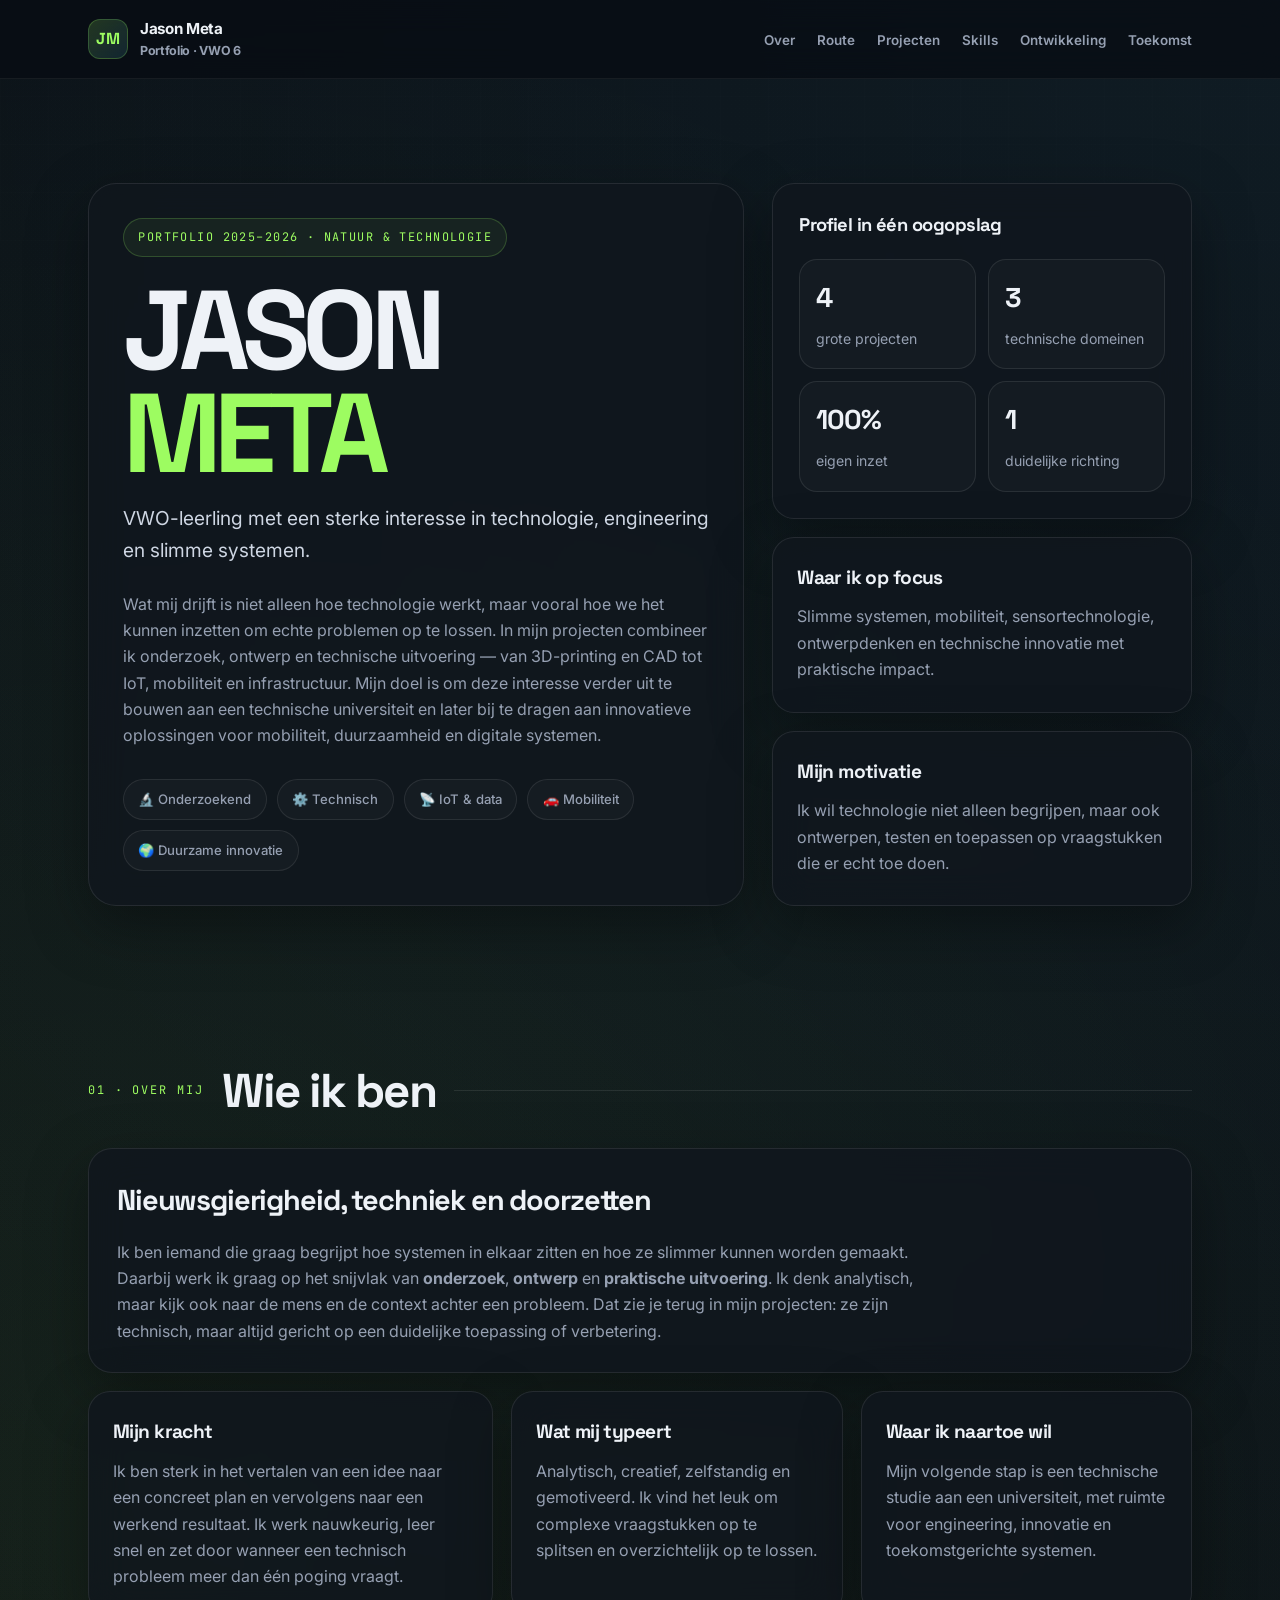
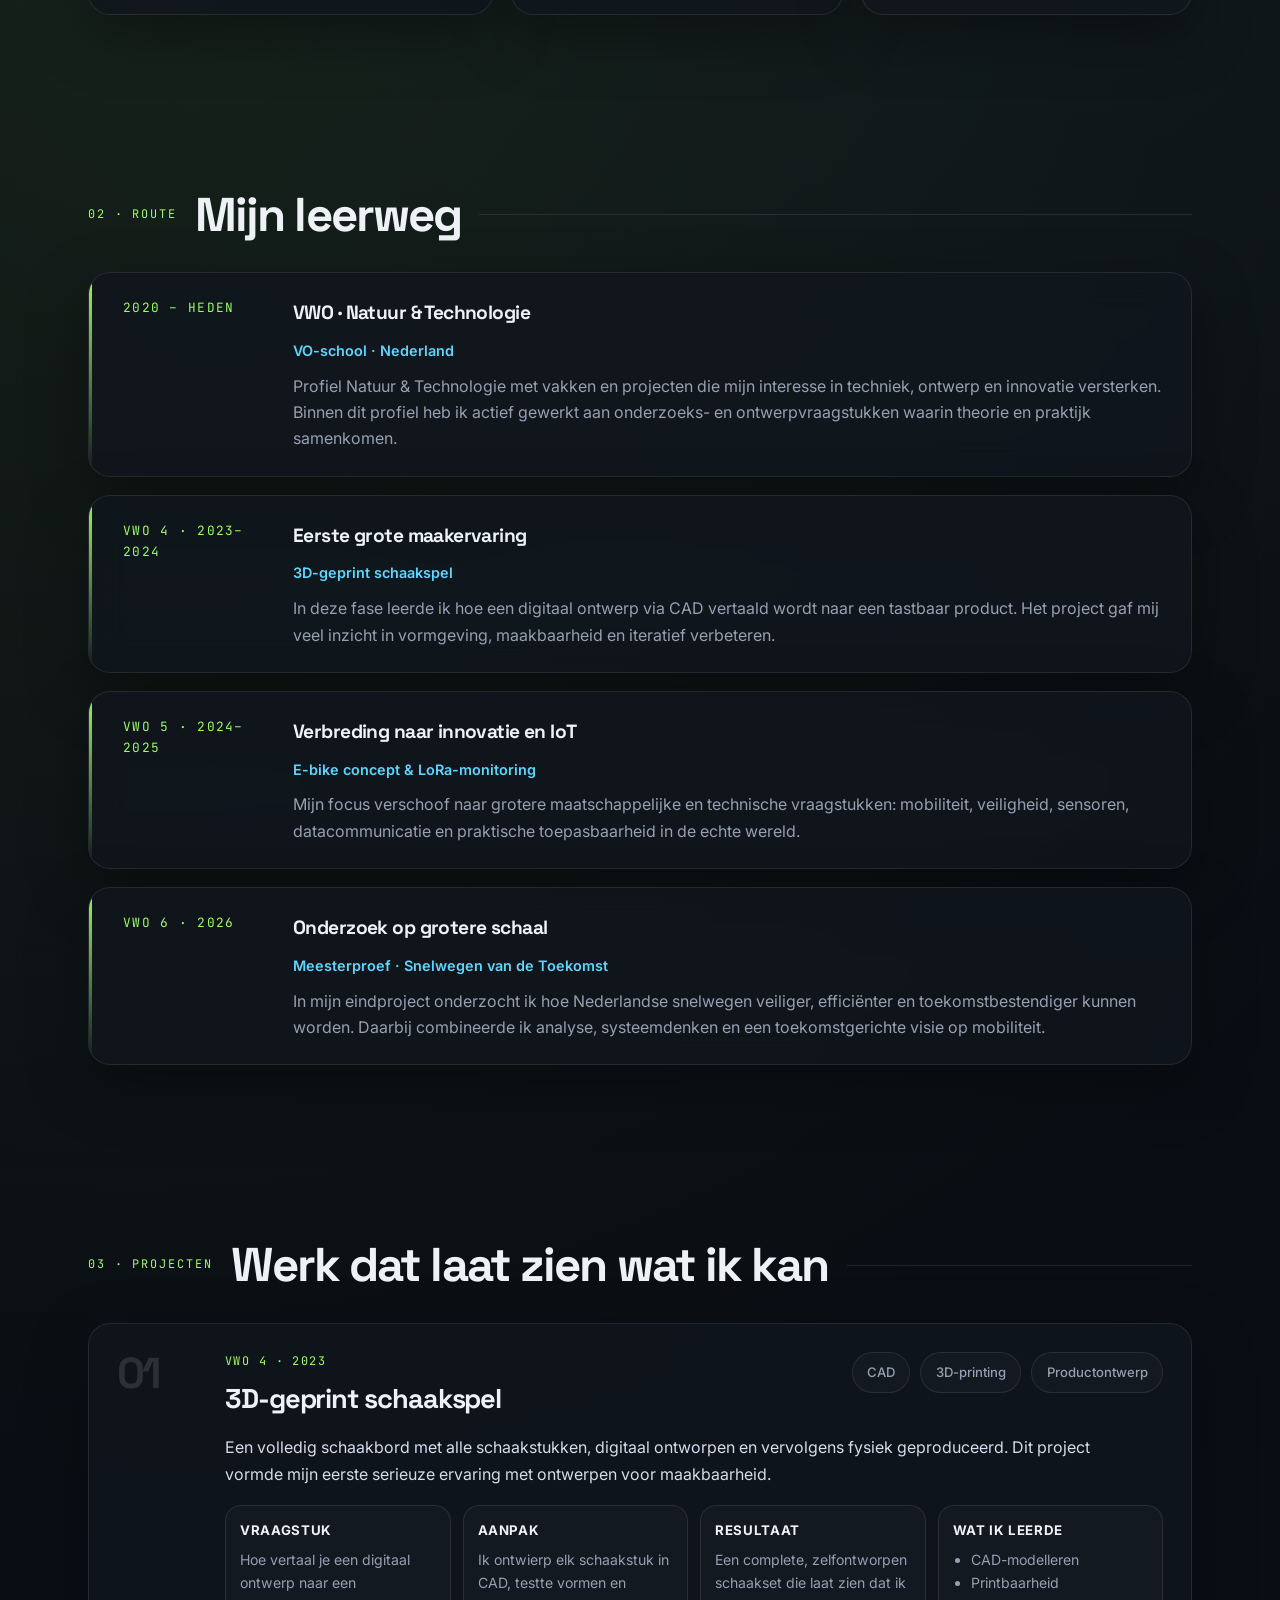
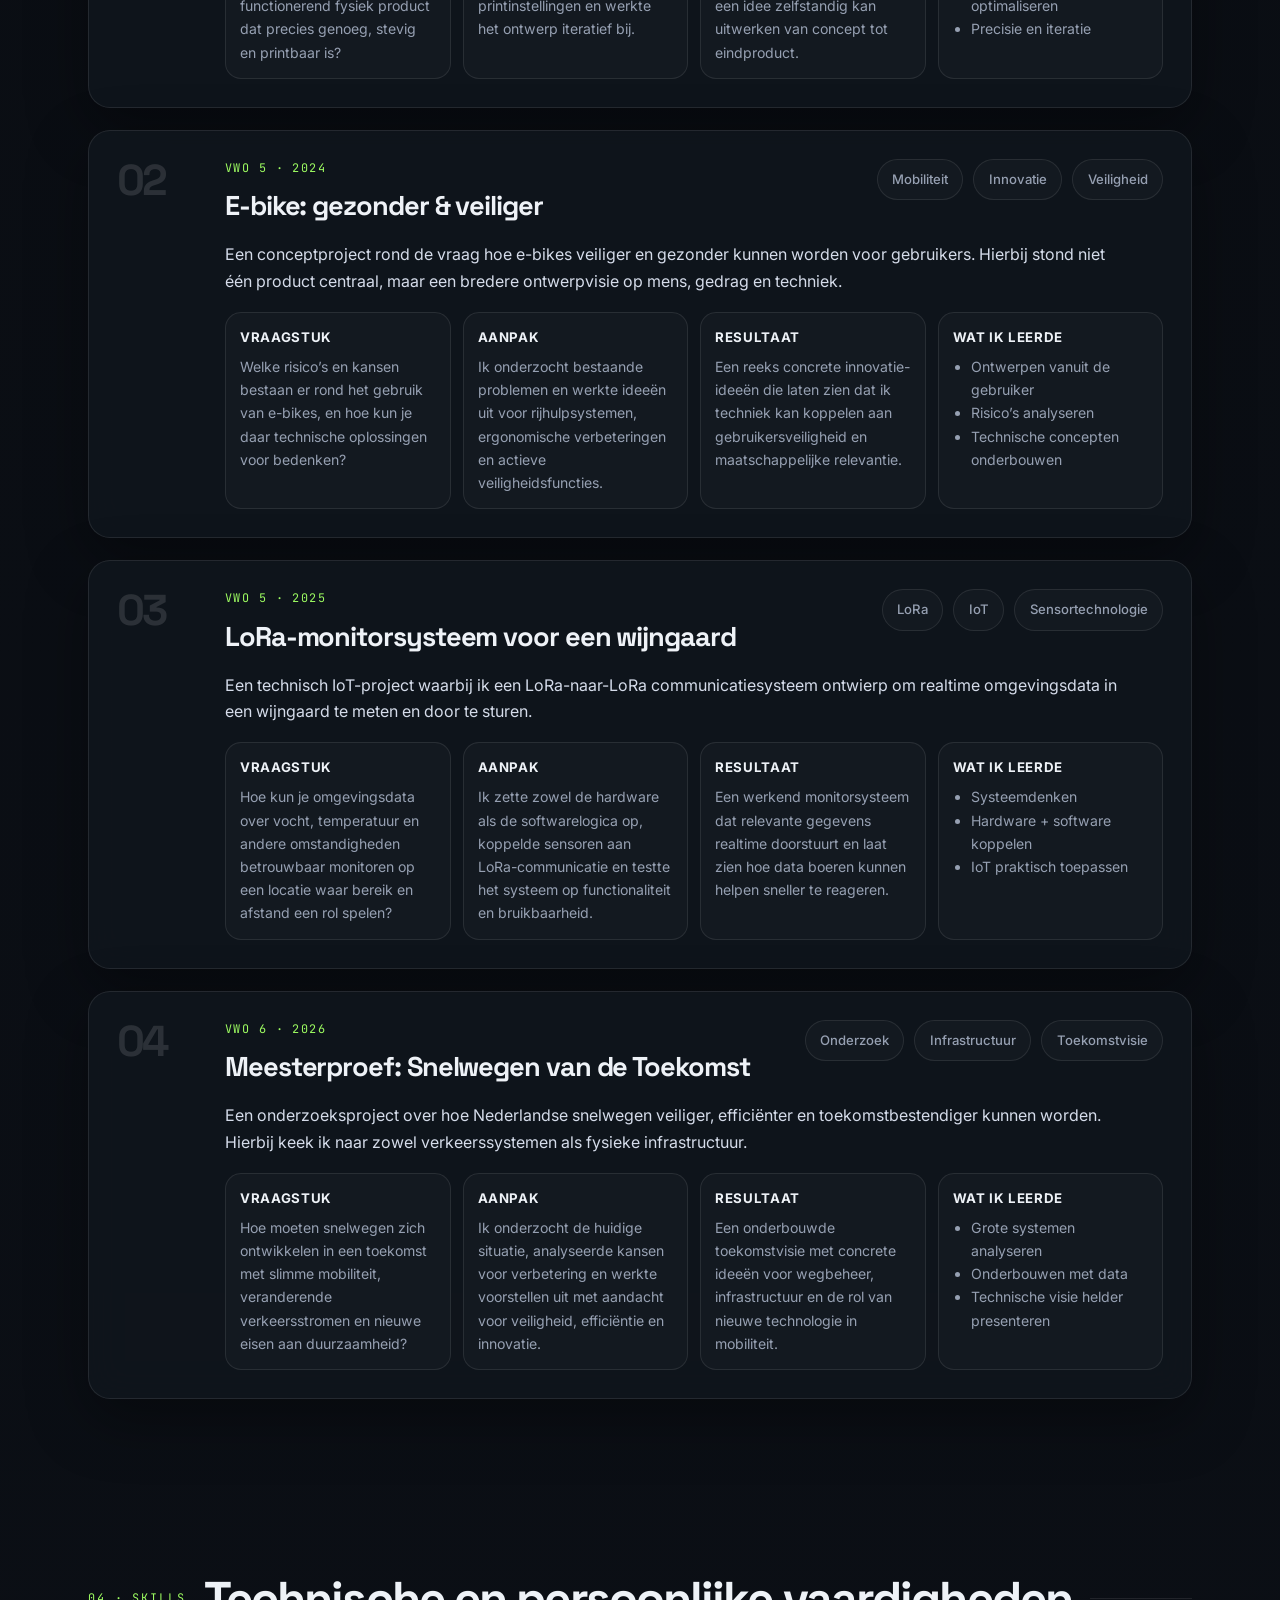
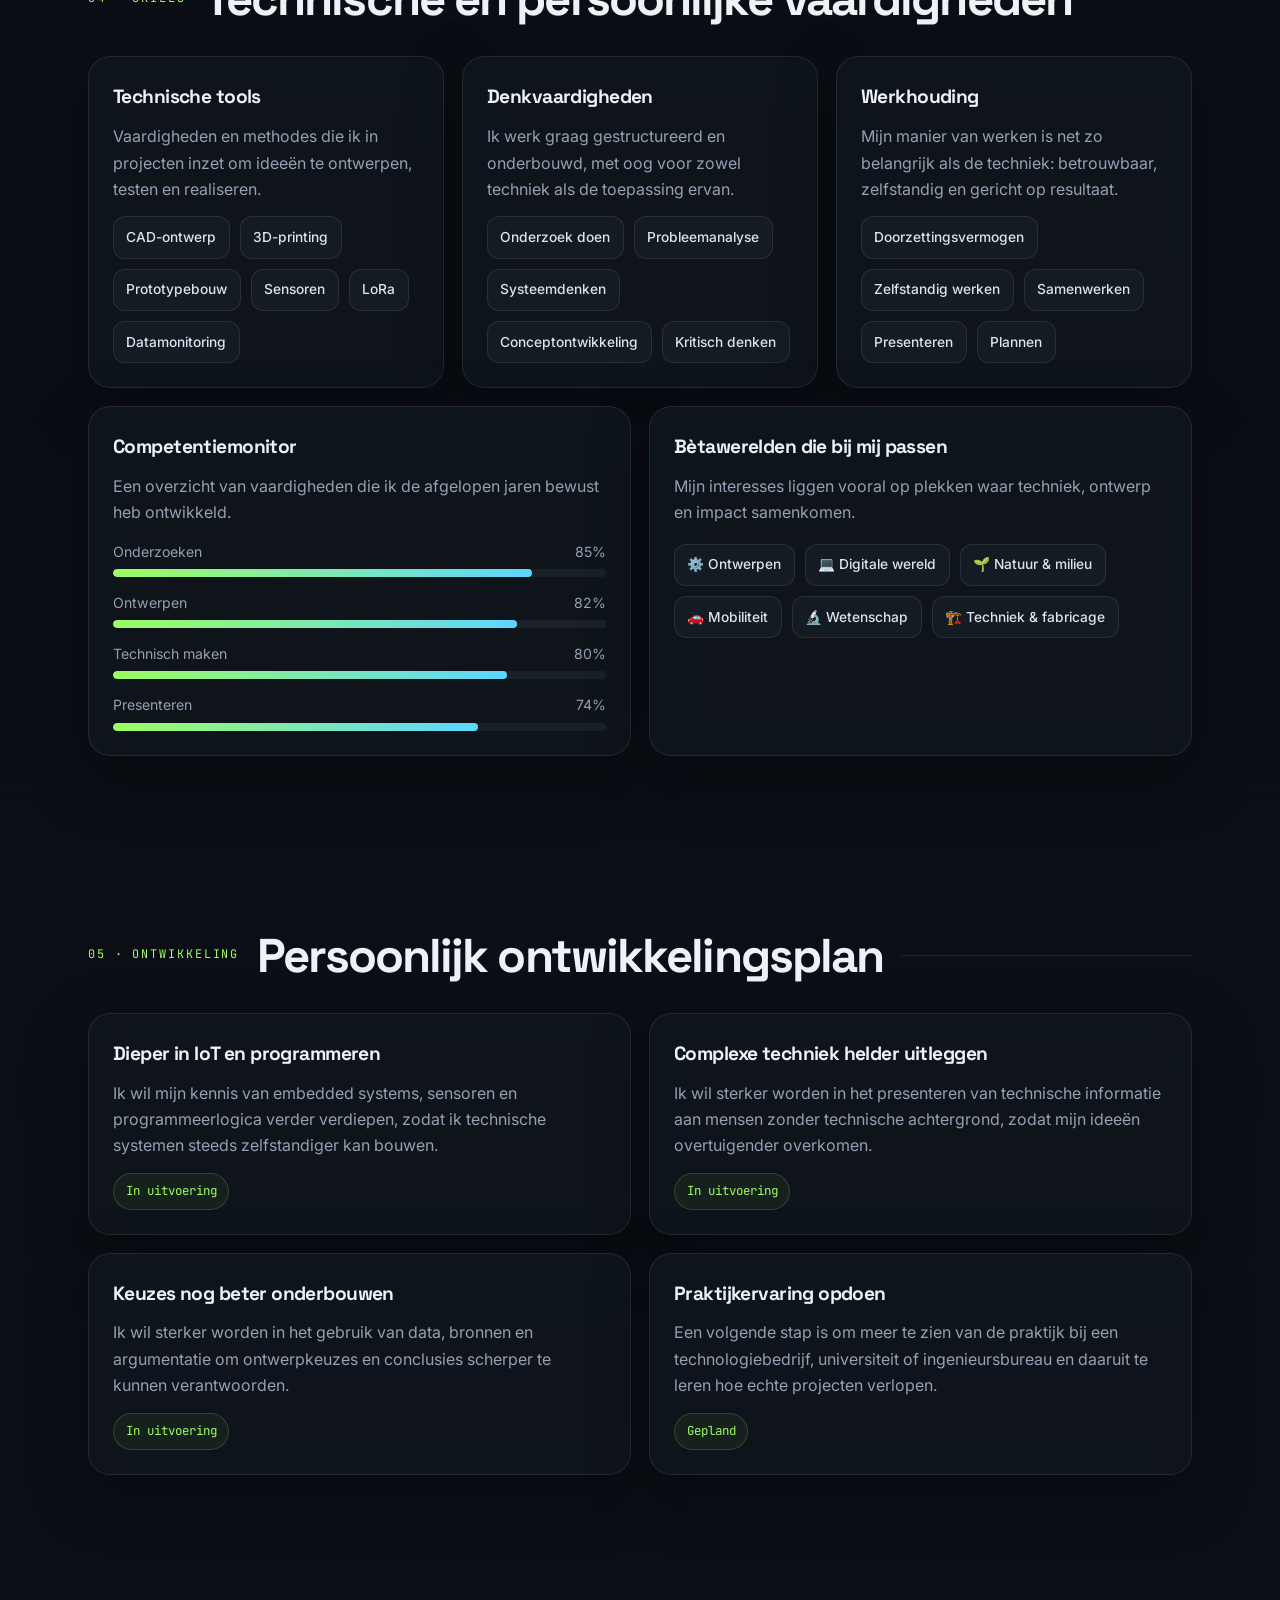
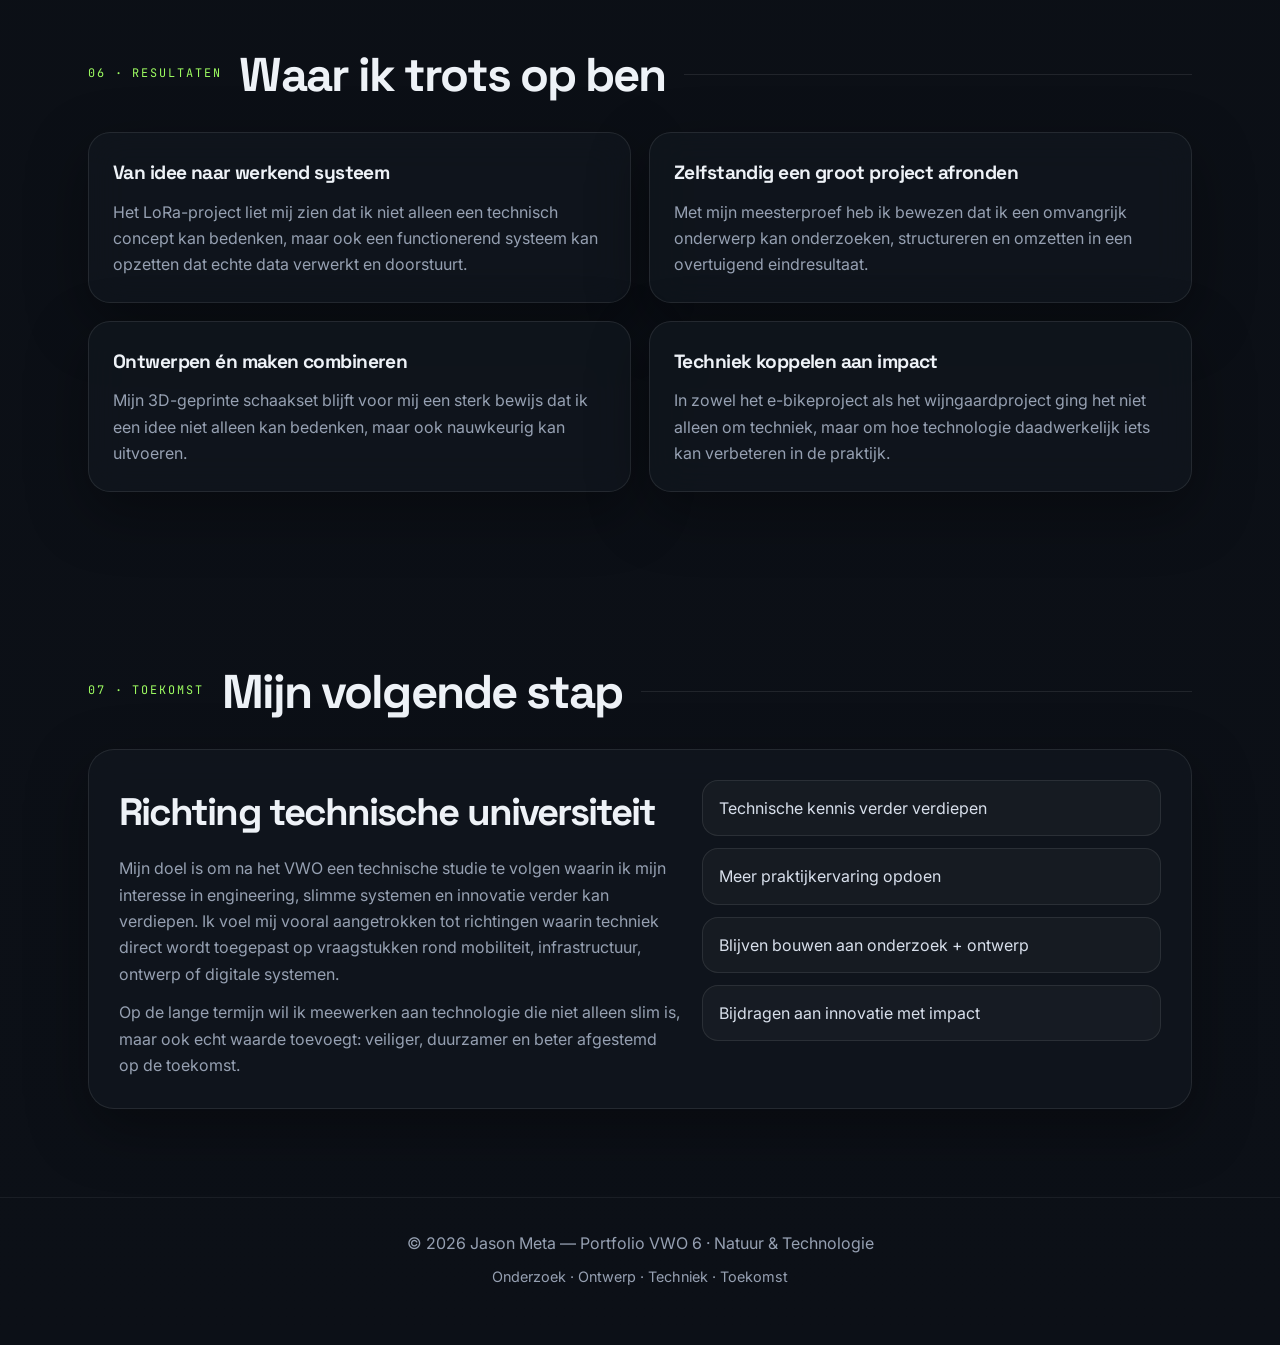
==== index.html @ f3a2cacf "Rename jason_portfolio_redesign.html to index.html" ====
<!DOCTYPE html>
<html lang="nl">
<head>
  <meta charset="UTF-8" />
  <meta name="viewport" content="width=device-width, initial-scale=1.0" />
  <title>Jason Meta — Portfolio</title>
  <link href="https://fonts.googleapis.com/css2?family=Space+Grotesk:wght@400;500;700&family=Inter:wght@300;400;500;600;700&family=JetBrains+Mono:wght@400;600&display=swap" rel="stylesheet">
  <style>
    :root {
      --bg: #0a0d12;
      --surface: rgba(17, 22, 30, 0.82);
      --surface-2: #121823;
      --surface-3: #182131;
      --line: rgba(255,255,255,0.09);
      --text: #eef2f7;
      --muted: #96a0b2;
      --accent: #9dfc61;
      --accent-2: #5dd6ff;
      --accent-3: #ff8b5e;
      --shadow: 0 20px 60px rgba(0,0,0,.35);
      --radius: 18px;
      --max: 1160px;
    }

    * { box-sizing: border-box; margin: 0; padding: 0; }
    html { scroll-behavior: smooth; }
    body {
      font-family: 'Inter', sans-serif;
      background:
        radial-gradient(circle at top right, rgba(93,214,255,.08), transparent 30%),
        radial-gradient(circle at 10% 20%, rgba(157,252,97,.08), transparent 25%),
        linear-gradient(180deg, #090c11 0%, #0c1017 100%);
      color: var(--text);
      line-height: 1.65;
      overflow-x: hidden;
    }

    body::before {
      content: "";
      position: fixed;
      inset: 0;
      pointer-events: none;
      background-image:
        linear-gradient(rgba(255,255,255,.02) 1px, transparent 1px),
        linear-gradient(90deg, rgba(255,255,255,.02) 1px, transparent 1px);
      background-size: 48px 48px;
      mask-image: linear-gradient(180deg, rgba(255,255,255,.45), transparent 80%);
    }

    a { color: inherit; text-decoration: none; }
    img { max-width: 100%; display: block; }

    .container { max-width: var(--max); margin: 0 auto; padding: 0 28px; }

    .pill {
      display: inline-flex;
      align-items: center;
      gap: .55rem;
      padding: .55rem .9rem;
      border: 1px solid var(--line);
      border-radius: 999px;
      background: rgba(255,255,255,.025);
      color: var(--muted);
      font-size: .82rem;
      font-weight: 500;
    }

    .section {
      padding: 88px 0;
      position: relative;
    }

    .section-header {
      display: flex;
      align-items: center;
      gap: 18px;
      margin-bottom: 34px;
    }

    .section-kicker {
      font-family: 'JetBrains Mono', monospace;
      font-size: .74rem;
      letter-spacing: .16em;
      color: var(--accent);
      text-transform: uppercase;
      white-space: nowrap;
    }

    .section-title {
      font-family: 'Space Grotesk', sans-serif;
      font-size: clamp(2rem, 3.7vw, 3.6rem);
      line-height: 1;
      font-weight: 700;
      letter-spacing: -.04em;
    }

    .section-line {
      height: 1px;
      background: var(--line);
      flex: 1;
    }

    .glass {
      background: var(--surface);
      border: 1px solid var(--line);
      box-shadow: var(--shadow);
      backdrop-filter: blur(18px);
      -webkit-backdrop-filter: blur(18px);
    }

    nav {
      position: sticky;
      top: 0;
      z-index: 50;
      border-bottom: 1px solid rgba(255,255,255,.06);
      background: rgba(8,12,18,.72);
      backdrop-filter: blur(16px);
      -webkit-backdrop-filter: blur(16px);
    }

    .nav-inner {
      max-width: var(--max);
      margin: 0 auto;
      padding: 16px 28px;
      display: flex;
      align-items: center;
      justify-content: space-between;
      gap: 20px;
    }

    .brand {
      display: flex;
      align-items: center;
      gap: 12px;
      font-weight: 700;
      letter-spacing: -.02em;
    }

    .brand-mark {
      width: 40px;
      height: 40px;
      border-radius: 12px;
      display: grid;
      place-items: center;
      background: linear-gradient(135deg, rgba(157,252,97,.18), rgba(93,214,255,.12));
      border: 1px solid rgba(157,252,97,.22);
      color: var(--accent);
      font-family: 'Space Grotesk', sans-serif;
    }

    .nav-links {
      display: flex;
      gap: 22px;
      list-style: none;
      flex-wrap: wrap;
      justify-content: flex-end;
    }

    .nav-links a {
      color: var(--muted);
      font-size: .84rem;
      font-weight: 600;
      transition: color .2s ease;
    }

    .nav-links a:hover { color: var(--text); }

    .hero {
      min-height: 100vh;
      display: flex;
      align-items: center;
      padding: 72px 0 40px;
    }

    .hero-wrap {
      display: grid;
      grid-template-columns: 1.25fr .8fr;
      gap: 28px;
      align-items: stretch;
    }

    .hero-main {
      padding: 34px;
      border-radius: 28px;
      position: relative;
      overflow: hidden;
    }

    .hero-main::after {
      content: "";
      position: absolute;
      inset: auto -20% -45% 20%;
      height: 240px;
      background: radial-gradient(circle, rgba(157,252,97,.18), transparent 60%);
      filter: blur(30px);
      pointer-events: none;
    }

    .eyebrow {
      display: inline-flex;
      align-items: center;
      gap: 10px;
      padding: .55rem .9rem;
      border-radius: 999px;
      border: 1px solid rgba(157,252,97,.2);
      background: rgba(157,252,97,.06);
      color: var(--accent);
      font-family: 'JetBrains Mono', monospace;
      text-transform: uppercase;
      letter-spacing: .12em;
      font-size: .74rem;
      margin-bottom: 22px;
    }

    h1 {
      font-family: 'Space Grotesk', sans-serif;
      font-size: clamp(3.2rem, 10vw, 7rem);
      line-height: .92;
      letter-spacing: -.07em;
      margin-bottom: 18px;
    }

    .hero-main h1 span { color: var(--accent); }

    .lead {
      font-size: clamp(1.03rem, 1.8vw, 1.2rem);
      color: #ced6e3;
      max-width: 740px;
      margin-bottom: 24px;
    }

    .hero-copy {
      color: var(--muted);
      max-width: 720px;
      margin-bottom: 30px;
      font-size: 1rem;
    }

    .hero-badges, .tag-list {
      display: flex;
      flex-wrap: wrap;
      gap: 10px;
    }

    .hero-side {
      display: grid;
      gap: 18px;
    }

    .stat-card, .focus-card, .quote-card, .info-card, .card, .project-card, .timeline-card, .goal-card {
      border-radius: 22px;
    }

    .stat-card {
      padding: 26px;
      display: grid;
      gap: 16px;
    }

    .stats-grid {
      display: grid;
      grid-template-columns: repeat(2, 1fr);
      gap: 12px;
    }

    .stat {
      padding: 16px;
      border-radius: 18px;
      background: rgba(255,255,255,.025);
      border: 1px solid var(--line);
    }

    .stat strong {
      display: block;
      font-family: 'Space Grotesk', sans-serif;
      font-size: 1.7rem;
      letter-spacing: -.04em;
      margin-bottom: 4px;
      color: var(--text);
    }

    .stat span { color: var(--muted); font-size: .88rem; }

    .focus-card, .quote-card, .card, .timeline-card, .goal-card {
      padding: 24px;
    }

    .focus-card h3, .quote-card h3, .card h3, .timeline-card h3, .goal-card h3 {
      font-family: 'Space Grotesk', sans-serif;
      font-size: 1.2rem;
      letter-spacing: -.03em;
      margin-bottom: 10px;
    }

    .focus-card p, .quote-card p, .card p, .timeline-card p, .goal-card p { color: var(--muted); }

    .cards-grid {
      display: grid;
      grid-template-columns: 1.1fr .9fr .9fr;
      gap: 18px;
    }

    .about-highlight {
      padding: 28px;
      border-radius: 24px;
    }

    .about-highlight h3 {
      font-family: 'Space Grotesk', sans-serif;
      font-size: 1.8rem;
      letter-spacing: -.04em;
      margin-bottom: 14px;
    }

    .about-highlight p {
      color: var(--muted);
      max-width: 800px;
    }

    .two-col {
      display: grid;
      grid-template-columns: 1fr 1fr;
      gap: 18px;
      margin-top: 18px;
    }

    .timeline {
      display: grid;
      gap: 18px;
    }

    .timeline-card {
      display: grid;
      grid-template-columns: 160px 1fr;
      gap: 20px;
      align-items: start;
      position: relative;
      overflow: hidden;
    }

    .timeline-card::before {
      content: "";
      position: absolute;
      left: 0;
      top: 0;
      bottom: 0;
      width: 3px;
      background: linear-gradient(180deg, var(--accent), transparent);
    }

    .year {
      font-family: 'JetBrains Mono', monospace;
      color: var(--accent);
      font-size: .8rem;
      letter-spacing: .1em;
      text-transform: uppercase;
      padding-left: 10px;
    }

    .timeline-meta {
      color: var(--accent-2);
      font-size: .9rem;
      font-weight: 600;
      margin-bottom: 10px;
    }

    .projects {
      display: grid;
      gap: 22px;
    }

    .project-card {
      padding: 28px;
      display: grid;
      grid-template-columns: 84px 1fr;
      gap: 24px;
      position: relative;
      overflow: hidden;
      transition: transform .22s ease, border-color .22s ease;
    }

    .project-card:hover {
      transform: translateY(-3px);
      border-color: rgba(157,252,97,.18);
    }

    .project-card::after {
      content: "";
      position: absolute;
      inset: auto -10% -45% 40%;
      height: 160px;
      background: radial-gradient(circle, rgba(93,214,255,.12), transparent 60%);
      pointer-events: none;
    }

    .project-num {
      font-family: 'Space Grotesk', sans-serif;
      font-size: 2.7rem;
      font-weight: 700;
      color: rgba(255,255,255,.12);
      letter-spacing: -.06em;
      line-height: 1;
    }

    .project-top {
      display: flex;
      justify-content: space-between;
      gap: 18px;
      align-items: flex-start;
      margin-bottom: 12px;
    }

    .project-year {
      font-family: 'JetBrains Mono', monospace;
      color: var(--accent);
      font-size: .74rem;
      text-transform: uppercase;
      letter-spacing: .12em;
      margin-bottom: 6px;
    }

    .project-title {
      font-family: 'Space Grotesk', sans-serif;
      font-size: 1.7rem;
      letter-spacing: -.04em;
    }

    .project-summary {
      color: #d5dcea;
      margin-bottom: 18px;
      max-width: 900px;
    }

    .project-grid {
      display: grid;
      grid-template-columns: repeat(4, 1fr);
      gap: 12px;
    }

    .project-box {
      border: 1px solid var(--line);
      border-radius: 16px;
      background: rgba(255,255,255,.022);
      padding: 14px;
    }

    .project-box h4 {
      font-size: .83rem;
      font-weight: 700;
      color: var(--text);
      margin-bottom: 6px;
      text-transform: uppercase;
      letter-spacing: .05em;
    }

    .project-box p, .project-box ul {
      color: var(--muted);
      font-size: .88rem;
    }

    .project-box ul {
      padding-left: 18px;
    }

    .skills-grid {
      display: grid;
      grid-template-columns: repeat(3, 1fr);
      gap: 18px;
    }

    .skill-list {
      display: flex;
      flex-wrap: wrap;
      gap: 10px;
      margin-top: 14px;
    }

    .skill-chip {
      padding: .55rem .78rem;
      border-radius: 12px;
      background: rgba(255,255,255,.03);
      border: 1px solid var(--line);
      color: #dbe3ef;
      font-size: .86rem;
      font-weight: 500;
    }

    .competence-grid, .goals-grid, .proud-grid {
      display: grid;
      grid-template-columns: repeat(2, 1fr);
      gap: 18px;
    }

    .meter {
      margin-top: 14px;
      display: grid;
      gap: 6px;
    }

    .meter-top {
      display: flex;
      justify-content: space-between;
      gap: 16px;
      font-size: .88rem;
      color: var(--muted);
    }

    .bar {
      height: 8px;
      border-radius: 999px;
      background: rgba(255,255,255,.05);
      overflow: hidden;
    }

    .bar > span {
      display: block;
      height: 100%;
      border-radius: inherit;
      background: linear-gradient(90deg, var(--accent), var(--accent-2));
    }

    .goal-card .status {
      display: inline-flex;
      margin-top: 14px;
      padding: .45rem .72rem;
      border-radius: 999px;
      font-size: .78rem;
      font-family: 'JetBrains Mono', monospace;
      border: 1px solid rgba(157,252,97,.18);
      background: rgba(157,252,97,.06);
      color: var(--accent);
    }

    .future {
      padding: 30px;
      border-radius: 26px;
      display: grid;
      grid-template-columns: 1.1fr .9fr;
      gap: 22px;
      align-items: start;
    }

    .future h3 {
      font-family: 'Space Grotesk', sans-serif;
      font-size: clamp(1.8rem, 3vw, 2.5rem);
      letter-spacing: -.05em;
      margin-bottom: 12px;
    }

    .future p { color: var(--muted); }

    .checklist {
      display: grid;
      gap: 12px;
      list-style: none;
    }

    .checklist li {
      padding: 14px 16px;
      border-radius: 16px;
      background: rgba(255,255,255,.03);
      border: 1px solid var(--line);
      color: #d8dfeb;
    }

    footer {
      padding: 32px 0 56px;
      color: var(--muted);
      text-align: center;
      border-top: 1px solid rgba(255,255,255,.06);
    }

    .reveal {
      opacity: 0;
      transform: translateY(26px);
      transition: opacity .7s ease, transform .7s ease;
    }

    .reveal.visible {
      opacity: 1;
      transform: translateY(0);
    }

    @media (max-width: 1040px) {
      .hero-wrap, .cards-grid, .future { grid-template-columns: 1fr; }
      .project-grid { grid-template-columns: repeat(2, 1fr); }
      .skills-grid { grid-template-columns: 1fr 1fr; }
    }

    @media (max-width: 760px) {
      .container, .nav-inner { padding-left: 18px; padding-right: 18px; }
      .nav-links { display: none; }
      .section { padding: 66px 0; }
      .hero { min-height: auto; padding-top: 36px; }
      .hero-main, .stat-card, .focus-card, .quote-card, .card, .timeline-card, .goal-card, .project-card, .future, .about-highlight { padding: 20px; }
      .two-col, .competence-grid, .goals-grid, .proud-grid, .skills-grid, .project-grid { grid-template-columns: 1fr; }
      .timeline-card, .project-card { grid-template-columns: 1fr; }
      .project-top { flex-direction: column; }
      .section-header { flex-wrap: wrap; }
    }
  </style>
</head>
<body>
  <nav>
    <div class="nav-inner">
      <div class="brand">
        <div class="brand-mark">JM</div>
        <div>
          <div style="font-size:.95rem;">Jason Meta</div>
          <div style="font-size:.78rem;color:var(--muted);">Portfolio · VWO 6</div>
        </div>
      </div>
      <ul class="nav-links">
        <li><a href="#over">Over</a></li>
        <li><a href="#route">Route</a></li>
        <li><a href="#projecten">Projecten</a></li>
        <li><a href="#skills">Skills</a></li>
        <li><a href="#ontwikkeling">Ontwikkeling</a></li>
        <li><a href="#toekomst">Toekomst</a></li>
      </ul>
    </div>
  </nav>

  <main>
    <section class="hero">
      <div class="container hero-wrap">
        <div class="hero-main glass reveal">
          <div class="eyebrow">Portfolio 2025–2026 · Natuur & Technologie</div>
          <h1>JASON <span>META</span></h1>
          <p class="lead">VWO-leerling met een sterke interesse in technologie, engineering en slimme systemen.</p>
          <p class="hero-copy">Wat mij drijft is niet alleen hoe technologie werkt, maar vooral hoe we het kunnen inzetten om echte problemen op te lossen. In mijn projecten combineer ik onderzoek, ontwerp en technische uitvoering — van 3D-printing en CAD tot IoT, mobiliteit en infrastructuur. Mijn doel is om deze interesse verder uit te bouwen aan een technische universiteit en later bij te dragen aan innovatieve oplossingen voor mobiliteit, duurzaamheid en digitale systemen.</p>
          <div class="hero-badges">
            <span class="pill">🔬 Onderzoekend</span>
            <span class="pill">⚙️ Technisch</span>
            <span class="pill">📡 IoT & data</span>
            <span class="pill">🚗 Mobiliteit</span>
            <span class="pill">🌍 Duurzame innovatie</span>
          </div>
        </div>

        <div class="hero-side">
          <div class="stat-card glass reveal">
            <h3 style="font-family:'Space Grotesk',sans-serif;font-size:1.15rem;letter-spacing:-.03em;">Profiel in één oogopslag</h3>
            <div class="stats-grid">
              <div class="stat"><strong>4</strong><span>grote projecten</span></div>
              <div class="stat"><strong>3</strong><span>technische domeinen</span></div>
              <div class="stat"><strong>100%</strong><span>eigen inzet</span></div>
              <div class="stat"><strong>1</strong><span>duidelijke richting</span></div>
            </div>
          </div>
          <div class="focus-card glass reveal">
            <h3>Waar ik op focus</h3>
            <p>Slimme systemen, mobiliteit, sensortechnologie, ontwerpdenken en technische innovatie met praktische impact.</p>
          </div>
          <div class="quote-card glass reveal">
            <h3>Mijn motivatie</h3>
            <p>Ik wil technologie niet alleen begrijpen, maar ook ontwerpen, testen en toepassen op vraagstukken die er echt toe doen.</p>
          </div>
        </div>
      </div>
    </section>

    <section class="section" id="over">
      <div class="container">
        <div class="section-header reveal">
          <div class="section-kicker">01 · Over mij</div>
          <h2 class="section-title">Wie ik ben</h2>
          <div class="section-line"></div>
        </div>

        <div class="about-highlight glass reveal">
          <h3>Nieuwsgierigheid, techniek en doorzetten</h3>
          <p>Ik ben iemand die graag begrijpt hoe systemen in elkaar zitten en hoe ze slimmer kunnen worden gemaakt. Daarbij werk ik graag op het snijvlak van <strong>onderzoek</strong>, <strong>ontwerp</strong> en <strong>praktische uitvoering</strong>. Ik denk analytisch, maar kijk ook naar de mens en de context achter een probleem. Dat zie je terug in mijn projecten: ze zijn technisch, maar altijd gericht op een duidelijke toepassing of verbetering.</p>
        </div>

        <div class="cards-grid" style="margin-top:18px;">
          <div class="card glass reveal">
            <h3>Mijn kracht</h3>
            <p>Ik ben sterk in het vertalen van een idee naar een concreet plan en vervolgens naar een werkend resultaat. Ik werk nauwkeurig, leer snel en zet door wanneer een technisch probleem meer dan één poging vraagt.</p>
          </div>
          <div class="card glass reveal">
            <h3>Wat mij typeert</h3>
            <p>Analytisch, creatief, zelfstandig en gemotiveerd. Ik vind het leuk om complexe vraagstukken op te splitsen en overzichtelijk op te lossen.</p>
          </div>
          <div class="card glass reveal">
            <h3>Waar ik naartoe wil</h3>
            <p>Mijn volgende stap is een technische studie aan een universiteit, met ruimte voor engineering, innovatie en toekomstgerichte systemen.</p>
          </div>
        </div>
      </div>
    </section>

    <section class="section" id="route">
      <div class="container">
        <div class="section-header reveal">
          <div class="section-kicker">02 · Route</div>
          <h2 class="section-title">Mijn leerweg</h2>
          <div class="section-line"></div>
        </div>

        <div class="timeline">
          <div class="timeline-card glass reveal">
            <div class="year">2020 – heden</div>
            <div>
              <h3>VWO · Natuur &amp; Technologie</h3>
              <div class="timeline-meta">VO-school · Nederland</div>
              <p>Profiel Natuur &amp; Technologie met vakken en projecten die mijn interesse in techniek, ontwerp en innovatie versterken. Binnen dit profiel heb ik actief gewerkt aan onderzoeks- en ontwerpvraagstukken waarin theorie en praktijk samenkomen.</p>
            </div>
          </div>

          <div class="timeline-card glass reveal">
            <div class="year">VWO 4 · 2023–2024</div>
            <div>
              <h3>Eerste grote maakervaring</h3>
              <div class="timeline-meta">3D-geprint schaakspel</div>
              <p>In deze fase leerde ik hoe een digitaal ontwerp via CAD vertaald wordt naar een tastbaar product. Het project gaf mij veel inzicht in vormgeving, maakbaarheid en iteratief verbeteren.</p>
            </div>
          </div>

          <div class="timeline-card glass reveal">
            <div class="year">VWO 5 · 2024–2025</div>
            <div>
              <h3>Verbreding naar innovatie en IoT</h3>
              <div class="timeline-meta">E-bike concept &amp; LoRa-monitoring</div>
              <p>Mijn focus verschoof naar grotere maatschappelijke en technische vraagstukken: mobiliteit, veiligheid, sensoren, datacommunicatie en praktische toepasbaarheid in de echte wereld.</p>
            </div>
          </div>

          <div class="timeline-card glass reveal">
            <div class="year">VWO 6 · 2026</div>
            <div>
              <h3>Onderzoek op grotere schaal</h3>
              <div class="timeline-meta">Meesterproef · Snelwegen van de Toekomst</div>
              <p>In mijn eindproject onderzocht ik hoe Nederlandse snelwegen veiliger, efficiënter en toekomstbestendiger kunnen worden. Daarbij combineerde ik analyse, systeemdenken en een toekomstgerichte visie op mobiliteit.</p>
            </div>
          </div>
        </div>
      </div>
    </section>

    <section class="section" id="projecten">
      <div class="container">
        <div class="section-header reveal">
          <div class="section-kicker">03 · Projecten</div>
          <h2 class="section-title">Werk dat laat zien wat ik kan</h2>
          <div class="section-line"></div>
        </div>

        <div class="projects">
          <article class="project-card glass reveal">
            <div class="project-num">01</div>
            <div>
              <div class="project-top">
                <div>
                  <div class="project-year">VWO 4 · 2023</div>
                  <h3 class="project-title">3D-geprint schaakspel</h3>
                </div>
                <div class="tag-list">
                  <span class="pill">CAD</span>
                  <span class="pill">3D-printing</span>
                  <span class="pill">Productontwerp</span>
                </div>
              </div>
              <p class="project-summary">Een volledig schaakbord met alle schaakstukken, digitaal ontworpen en vervolgens fysiek geproduceerd. Dit project vormde mijn eerste serieuze ervaring met ontwerpen voor maakbaarheid.</p>
              <div class="project-grid">
                <div class="project-box">
                  <h4>Vraagstuk</h4>
                  <p>Hoe vertaal je een digitaal ontwerp naar een functionerend fysiek product dat precies genoeg, stevig en printbaar is?</p>
                </div>
                <div class="project-box">
                  <h4>Aanpak</h4>
                  <p>Ik ontwierp elk schaakstuk in CAD, testte vormen en printinstellingen en werkte het ontwerp iteratief bij.</p>
                </div>
                <div class="project-box">
                  <h4>Resultaat</h4>
                  <p>Een complete, zelfontworpen schaakset die laat zien dat ik een idee zelfstandig kan uitwerken van concept tot eindproduct.</p>
                </div>
                <div class="project-box">
                  <h4>Wat ik leerde</h4>
                  <ul>
                    <li>CAD-modelleren</li>
                    <li>Printbaarheid optimaliseren</li>
                    <li>Precisie en iteratie</li>
                  </ul>
                </div>
              </div>
            </div>
          </article>

          <article class="project-card glass reveal">
            <div class="project-num">02</div>
            <div>
              <div class="project-top">
                <div>
                  <div class="project-year">VWO 5 · 2024</div>
                  <h3 class="project-title">E-bike: gezonder &amp; veiliger</h3>
                </div>
                <div class="tag-list">
                  <span class="pill">Mobiliteit</span>
                  <span class="pill">Innovatie</span>
                  <span class="pill">Veiligheid</span>
                </div>
              </div>
              <p class="project-summary">Een conceptproject rond de vraag hoe e-bikes veiliger en gezonder kunnen worden voor gebruikers. Hierbij stond niet één product centraal, maar een bredere ontwerpvisie op mens, gedrag en techniek.</p>
              <div class="project-grid">
                <div class="project-box">
                  <h4>Vraagstuk</h4>
                  <p>Welke risico’s en kansen bestaan er rond het gebruik van e-bikes, en hoe kun je daar technische oplossingen voor bedenken?</p>
                </div>
                <div class="project-box">
                  <h4>Aanpak</h4>
                  <p>Ik onderzocht bestaande problemen en werkte ideeën uit voor rijhulpsystemen, ergonomische verbeteringen en actieve veiligheidsfuncties.</p>
                </div>
                <div class="project-box">
                  <h4>Resultaat</h4>
                  <p>Een reeks concrete innovatie-ideeën die laten zien dat ik techniek kan koppelen aan gebruikersveiligheid en maatschappelijke relevantie.</p>
                </div>
                <div class="project-box">
                  <h4>Wat ik leerde</h4>
                  <ul>
                    <li>Ontwerpen vanuit de gebruiker</li>
                    <li>Risico’s analyseren</li>
                    <li>Technische concepten onderbouwen</li>
                  </ul>
                </div>
              </div>
            </div>
          </article>

          <article class="project-card glass reveal">
            <div class="project-num">03</div>
            <div>
              <div class="project-top">
                <div>
                  <div class="project-year">VWO 5 · 2025</div>
                  <h3 class="project-title">LoRa-monitorsysteem voor een wijngaard</h3>
                </div>
                <div class="tag-list">
                  <span class="pill">LoRa</span>
                  <span class="pill">IoT</span>
                  <span class="pill">Sensortechnologie</span>
                </div>
              </div>
              <p class="project-summary">Een technisch IoT-project waarbij ik een LoRa-naar-LoRa communicatiesysteem ontwierp om realtime omgevingsdata in een wijngaard te meten en door te sturen.</p>
              <div class="project-grid">
                <div class="project-box">
                  <h4>Vraagstuk</h4>
                  <p>Hoe kun je omgevingsdata over vocht, temperatuur en andere omstandigheden betrouwbaar monitoren op een locatie waar bereik en afstand een rol spelen?</p>
                </div>
                <div class="project-box">
                  <h4>Aanpak</h4>
                  <p>Ik zette zowel de hardware als de softwarelogica op, koppelde sensoren aan LoRa-communicatie en testte het systeem op functionaliteit en bruikbaarheid.</p>
                </div>
                <div class="project-box">
                  <h4>Resultaat</h4>
                  <p>Een werkend monitorsysteem dat relevante gegevens realtime doorstuurt en laat zien hoe data boeren kunnen helpen sneller te reageren.</p>
                </div>
                <div class="project-box">
                  <h4>Wat ik leerde</h4>
                  <ul>
                    <li>Systeemdenken</li>
                    <li>Hardware + software koppelen</li>
                    <li>IoT praktisch toepassen</li>
                  </ul>
                </div>
              </div>
            </div>
          </article>

          <article class="project-card glass reveal">
            <div class="project-num">04</div>
            <div>
              <div class="project-top">
                <div>
                  <div class="project-year">VWO 6 · 2026</div>
                  <h3 class="project-title">Meesterproef: Snelwegen van de Toekomst</h3>
                </div>
                <div class="tag-list">
                  <span class="pill">Onderzoek</span>
                  <span class="pill">Infrastructuur</span>
                  <span class="pill">Toekomstvisie</span>
                </div>
              </div>
              <p class="project-summary">Een onderzoeksproject over hoe Nederlandse snelwegen veiliger, efficiënter en toekomstbestendiger kunnen worden. Hierbij keek ik naar zowel verkeerssystemen als fysieke infrastructuur.</p>
              <div class="project-grid">
                <div class="project-box">
                  <h4>Vraagstuk</h4>
                  <p>Hoe moeten snelwegen zich ontwikkelen in een toekomst met slimme mobiliteit, veranderende verkeersstromen en nieuwe eisen aan duurzaamheid?</p>
                </div>
                <div class="project-box">
                  <h4>Aanpak</h4>
                  <p>Ik onderzocht de huidige situatie, analyseerde kansen voor verbetering en werkte voorstellen uit met aandacht voor veiligheid, efficiëntie en innovatie.</p>
                </div>
                <div class="project-box">
                  <h4>Resultaat</h4>
                  <p>Een onderbouwde toekomstvisie met concrete ideeën voor wegbeheer, infrastructuur en de rol van nieuwe technologie in mobiliteit.</p>
                </div>
                <div class="project-box">
                  <h4>Wat ik leerde</h4>
                  <ul>
                    <li>Grote systemen analyseren</li>
                    <li>Onderbouwen met data</li>
                    <li>Technische visie helder presenteren</li>
                  </ul>
                </div>
              </div>
            </div>
          </article>
        </div>
      </div>
    </section>

    <section class="section" id="skills">
      <div class="container">
        <div class="section-header reveal">
          <div class="section-kicker">04 · Skills</div>
          <h2 class="section-title">Technische en persoonlijke vaardigheden</h2>
          <div class="section-line"></div>
        </div>

        <div class="skills-grid">
          <div class="card glass reveal">
            <h3>Technische tools</h3>
            <p>Vaardigheden en methodes die ik in projecten inzet om ideeën te ontwerpen, testen en realiseren.</p>
            <div class="skill-list">
              <span class="skill-chip">CAD-ontwerp</span>
              <span class="skill-chip">3D-printing</span>
              <span class="skill-chip">Prototypebouw</span>
              <span class="skill-chip">Sensoren</span>
              <span class="skill-chip">LoRa</span>
              <span class="skill-chip">Datamonitoring</span>
            </div>
          </div>
          <div class="card glass reveal">
            <h3>Denkvaardigheden</h3>
            <p>Ik werk graag gestructureerd en onderbouwd, met oog voor zowel techniek als de toepassing ervan.</p>
            <div class="skill-list">
              <span class="skill-chip">Onderzoek doen</span>
              <span class="skill-chip">Probleemanalyse</span>
              <span class="skill-chip">Systeemdenken</span>
              <span class="skill-chip">Conceptontwikkeling</span>
              <span class="skill-chip">Kritisch denken</span>
            </div>
          </div>
          <div class="card glass reveal">
            <h3>Werkhouding</h3>
            <p>Mijn manier van werken is net zo belangrijk als de techniek: betrouwbaar, zelfstandig en gericht op resultaat.</p>
            <div class="skill-list">
              <span class="skill-chip">Doorzettingsvermogen</span>
              <span class="skill-chip">Zelfstandig werken</span>
              <span class="skill-chip">Samenwerken</span>
              <span class="skill-chip">Presenteren</span>
              <span class="skill-chip">Plannen</span>
            </div>
          </div>
        </div>

        <div class="competence-grid" style="margin-top:18px;">
          <div class="card glass reveal">
            <h3>Competentiemonitor</h3>
            <p>Een overzicht van vaardigheden die ik de afgelopen jaren bewust heb ontwikkeld.</p>
            <div class="meter"><div class="meter-top"><span>Onderzoeken</span><span>85%</span></div><div class="bar"><span style="width:85%"></span></div></div>
            <div class="meter"><div class="meter-top"><span>Ontwerpen</span><span>82%</span></div><div class="bar"><span style="width:82%"></span></div></div>
            <div class="meter"><div class="meter-top"><span>Technisch maken</span><span>80%</span></div><div class="bar"><span style="width:80%"></span></div></div>
            <div class="meter"><div class="meter-top"><span>Presenteren</span><span>74%</span></div><div class="bar"><span style="width:74%"></span></div></div>
          </div>
          <div class="card glass reveal">
            <h3>Bètawerelden die bij mij passen</h3>
            <p>Mijn interesses liggen vooral op plekken waar techniek, ontwerp en impact samenkomen.</p>
            <div class="skill-list" style="margin-top:18px;">
              <span class="skill-chip">⚙️ Ontwerpen</span>
              <span class="skill-chip">💻 Digitale wereld</span>
              <span class="skill-chip">🌱 Natuur & milieu</span>
              <span class="skill-chip">🚗 Mobiliteit</span>
              <span class="skill-chip">🔬 Wetenschap</span>
              <span class="skill-chip">🏗️ Techniek & fabricage</span>
            </div>
          </div>
        </div>
      </div>
    </section>

    <section class="section" id="ontwikkeling">
      <div class="container">
        <div class="section-header reveal">
          <div class="section-kicker">05 · Ontwikkeling</div>
          <h2 class="section-title">Persoonlijk ontwikkelingsplan</h2>
          <div class="section-line"></div>
        </div>

        <div class="goals-grid">
          <div class="goal-card glass reveal">
            <h3>Dieper in IoT en programmeren</h3>
            <p>Ik wil mijn kennis van embedded systems, sensoren en programmeerlogica verder verdiepen, zodat ik technische systemen steeds zelfstandiger kan bouwen.</p>
            <span class="status">In uitvoering</span>
          </div>
          <div class="goal-card glass reveal">
            <h3>Complexe techniek helder uitleggen</h3>
            <p>Ik wil sterker worden in het presenteren van technische informatie aan mensen zonder technische achtergrond, zodat mijn ideeën overtuigender overkomen.</p>
            <span class="status">In uitvoering</span>
          </div>
          <div class="goal-card glass reveal">
            <h3>Keuzes nog beter onderbouwen</h3>
            <p>Ik wil sterker worden in het gebruik van data, bronnen en argumentatie om ontwerpkeuzes en conclusies scherper te kunnen verantwoorden.</p>
            <span class="status">In uitvoering</span>
          </div>
          <div class="goal-card glass reveal">
            <h3>Praktijkervaring opdoen</h3>
            <p>Een volgende stap is om meer te zien van de praktijk bij een technologiebedrijf, universiteit of ingenieursbureau en daaruit te leren hoe echte projecten verlopen.</p>
            <span class="status">Gepland</span>
          </div>
        </div>
      </div>
    </section>

    <section class="section" id="trots">
      <div class="container">
        <div class="section-header reveal">
          <div class="section-kicker">06 · Resultaten</div>
          <h2 class="section-title">Waar ik trots op ben</h2>
          <div class="section-line"></div>
        </div>

        <div class="proud-grid">
          <div class="card glass reveal">
            <h3>Van idee naar werkend systeem</h3>
            <p>Het LoRa-project liet mij zien dat ik niet alleen een technisch concept kan bedenken, maar ook een functionerend systeem kan opzetten dat echte data verwerkt en doorstuurt.</p>
          </div>
          <div class="card glass reveal">
            <h3>Zelfstandig een groot project afronden</h3>
            <p>Met mijn meesterproef heb ik bewezen dat ik een omvangrijk onderwerp kan onderzoeken, structureren en omzetten in een overtuigend eindresultaat.</p>
          </div>
          <div class="card glass reveal">
            <h3>Ontwerpen én maken combineren</h3>
            <p>Mijn 3D-geprinte schaakset blijft voor mij een sterk bewijs dat ik een idee niet alleen kan bedenken, maar ook nauwkeurig kan uitvoeren.</p>
          </div>
          <div class="card glass reveal">
            <h3>Techniek koppelen aan impact</h3>
            <p>In zowel het e-bikeproject als het wijngaardproject ging het niet alleen om techniek, maar om hoe technologie daadwerkelijk iets kan verbeteren in de praktijk.</p>
          </div>
        </div>
      </div>
    </section>

    <section class="section" id="toekomst">
      <div class="container">
        <div class="section-header reveal">
          <div class="section-kicker">07 · Toekomst</div>
          <h2 class="section-title">Mijn volgende stap</h2>
          <div class="section-line"></div>
        </div>

        <div class="future glass reveal">
          <div>
            <h3>Richting technische universiteit</h3>
            <p>Mijn doel is om na het VWO een technische studie te volgen waarin ik mijn interesse in engineering, slimme systemen en innovatie verder kan verdiepen. Ik voel mij vooral aangetrokken tot richtingen waarin techniek direct wordt toegepast op vraagstukken rond mobiliteit, infrastructuur, ontwerp of digitale systemen.</p>
            <p style="margin-top:12px;">Op de lange termijn wil ik meewerken aan technologie die niet alleen slim is, maar ook echt waarde toevoegt: veiliger, duurzamer en beter afgestemd op de toekomst.</p>
          </div>
          <ul class="checklist">
            <li>Technische kennis verder verdiepen</li>
            <li>Meer praktijkervaring opdoen</li>
            <li>Blijven bouwen aan onderzoek + ontwerp</li>
            <li>Bijdragen aan innovatie met impact</li>
          </ul>
        </div>
      </div>
    </section>
  </main>

  <footer>
    <div class="container">
      <p>© 2026 Jason Meta — Portfolio VWO 6 · Natuur &amp; Technologie</p>
      <p style="margin-top:8px;font-size:.9rem;">Onderzoek · Ontwerp · Techniek · Toekomst</p>
    </div>
  </footer>

  <script>
    const observer = new IntersectionObserver((entries) => {
      entries.forEach((entry) => {
        if (entry.isIntersecting) entry.target.classList.add('visible');
      });
    }, { threshold: 0.12, rootMargin: '0px 0px -30px 0px' });

    document.querySelectorAll('.reveal').forEach((el, i) => {
      el.style.transitionDelay = `${Math.min(i * 0.03, 0.18)}s`;
      observer.observe(el);
    });
  </script>
</body>
</html>
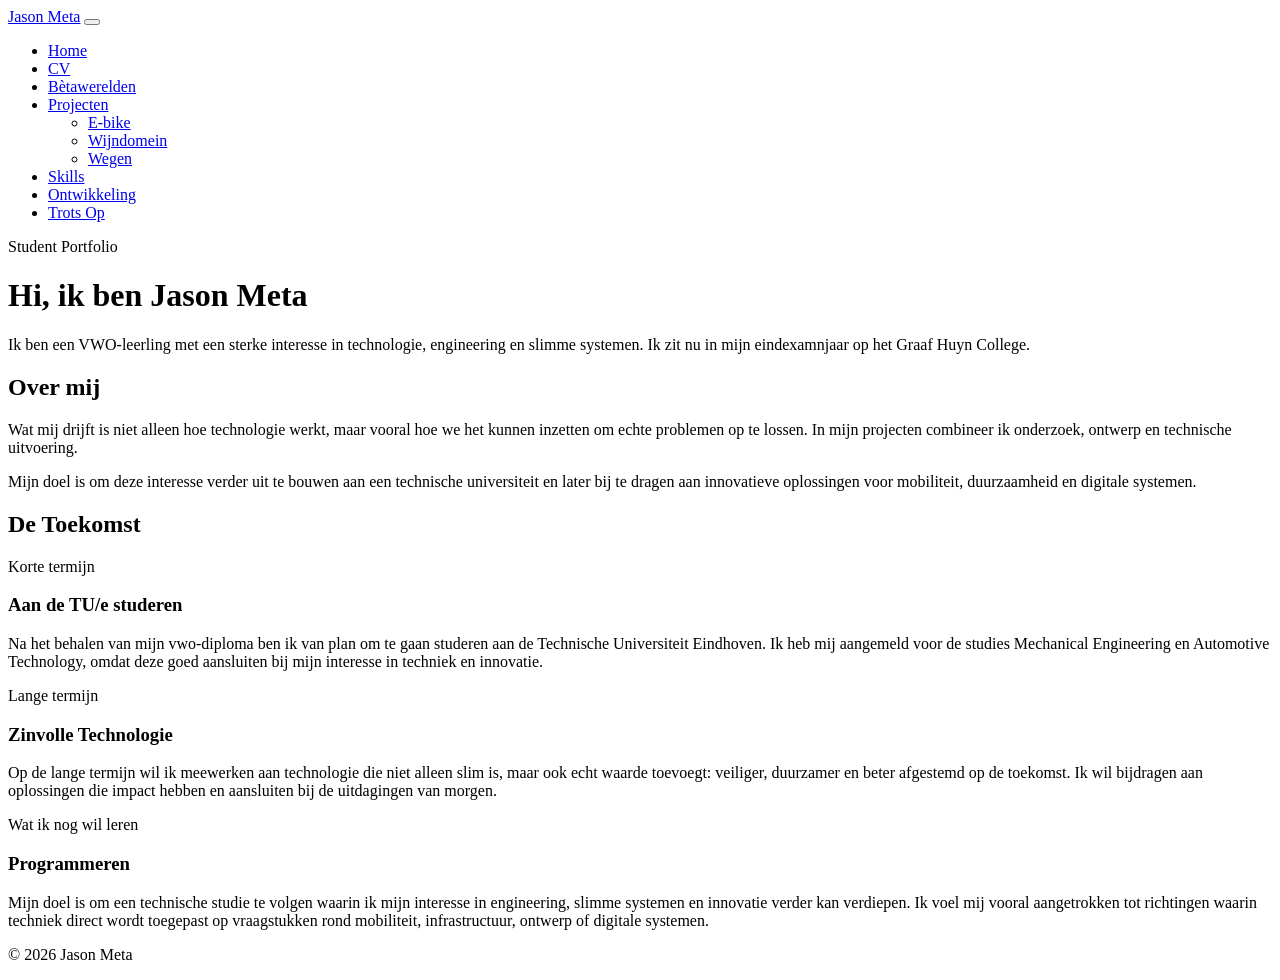
==== commit 57b3bca4: "Add files via upload" ====
--- a/index.html
+++ b/index.html
@@ -1,1090 +1,130 @@
 <!DOCTYPE html>
-<html lang="nl">
+<html lang="en">
 <head>
   <meta charset="UTF-8" />
   <meta name="viewport" content="width=device-width, initial-scale=1.0" />
   <title>Jason Meta — Portfolio</title>
-  <link href="https://fonts.googleapis.com/css2?family=Space+Grotesk:wght@400;500;700&family=Inter:wght@300;400;500;600;700&family=JetBrains+Mono:wght@400;600&display=swap" rel="stylesheet">
-  <style>
-    :root {
-      --bg: #0a0d12;
-      --surface: rgba(17, 22, 30, 0.82);
-      --surface-2: #121823;
-      --surface-3: #182131;
-      --line: rgba(255,255,255,0.09);
-      --text: #eef2f7;
-      --muted: #96a0b2;
-      --accent: #9dfc61;
-      --accent-2: #5dd6ff;
-      --accent-3: #ff8b5e;
-      --shadow: 0 20px 60px rgba(0,0,0,.35);
-      --radius: 18px;
-      --max: 1160px;
-    }
-
-    * { box-sizing: border-box; margin: 0; padding: 0; }
-    html { scroll-behavior: smooth; }
-    body {
-      font-family: 'Inter', sans-serif;
-      background:
-        radial-gradient(circle at top right, rgba(93,214,255,.08), transparent 30%),
-        radial-gradient(circle at 10% 20%, rgba(157,252,97,.08), transparent 25%),
-        linear-gradient(180deg, #090c11 0%, #0c1017 100%);
-      color: var(--text);
-      line-height: 1.65;
-      overflow-x: hidden;
-    }
-
-    body::before {
-      content: "";
-      position: fixed;
-      inset: 0;
-      pointer-events: none;
-      background-image:
-        linear-gradient(rgba(255,255,255,.02) 1px, transparent 1px),
-        linear-gradient(90deg, rgba(255,255,255,.02) 1px, transparent 1px);
-      background-size: 48px 48px;
-      mask-image: linear-gradient(180deg, rgba(255,255,255,.45), transparent 80%);
-    }
-
-    a { color: inherit; text-decoration: none; }
-    img { max-width: 100%; display: block; }
-
-    .container { max-width: var(--max); margin: 0 auto; padding: 0 28px; }
-
-    .pill {
-      display: inline-flex;
-      align-items: center;
-      gap: .55rem;
-      padding: .55rem .9rem;
-      border: 1px solid var(--line);
-      border-radius: 999px;
-      background: rgba(255,255,255,.025);
-      color: var(--muted);
-      font-size: .82rem;
-      font-weight: 500;
-    }
-
-    .section {
-      padding: 88px 0;
-      position: relative;
-    }
-
-    .section-header {
-      display: flex;
-      align-items: center;
-      gap: 18px;
-      margin-bottom: 34px;
-    }
-
-    .section-kicker {
-      font-family: 'JetBrains Mono', monospace;
-      font-size: .74rem;
-      letter-spacing: .16em;
-      color: var(--accent);
-      text-transform: uppercase;
-      white-space: nowrap;
-    }
-
-    .section-title {
-      font-family: 'Space Grotesk', sans-serif;
-      font-size: clamp(2rem, 3.7vw, 3.6rem);
-      line-height: 1;
-      font-weight: 700;
-      letter-spacing: -.04em;
-    }
-
-    .section-line {
-      height: 1px;
-      background: var(--line);
-      flex: 1;
-    }
-
-    .glass {
-      background: var(--surface);
-      border: 1px solid var(--line);
-      box-shadow: var(--shadow);
-      backdrop-filter: blur(18px);
-      -webkit-backdrop-filter: blur(18px);
-    }
-
-    nav {
-      position: sticky;
-      top: 0;
-      z-index: 50;
-      border-bottom: 1px solid rgba(255,255,255,.06);
-      background: rgba(8,12,18,.72);
-      backdrop-filter: blur(16px);
-      -webkit-backdrop-filter: blur(16px);
-    }
-
-    .nav-inner {
-      max-width: var(--max);
-      margin: 0 auto;
-      padding: 16px 28px;
-      display: flex;
-      align-items: center;
-      justify-content: space-between;
-      gap: 20px;
-    }
-
-    .brand {
-      display: flex;
-      align-items: center;
-      gap: 12px;
-      font-weight: 700;
-      letter-spacing: -.02em;
-    }
-
-    .brand-mark {
-      width: 40px;
-      height: 40px;
-      border-radius: 12px;
-      display: grid;
-      place-items: center;
-      background: linear-gradient(135deg, rgba(157,252,97,.18), rgba(93,214,255,.12));
-      border: 1px solid rgba(157,252,97,.22);
-      color: var(--accent);
-      font-family: 'Space Grotesk', sans-serif;
-    }
-
-    .nav-links {
-      display: flex;
-      gap: 22px;
-      list-style: none;
-      flex-wrap: wrap;
-      justify-content: flex-end;
-    }
-
-    .nav-links a {
-      color: var(--muted);
-      font-size: .84rem;
-      font-weight: 600;
-      transition: color .2s ease;
-    }
-
-    .nav-links a:hover { color: var(--text); }
-
-    .hero {
-      min-height: 100vh;
-      display: flex;
-      align-items: center;
-      padding: 72px 0 40px;
-    }
-
-    .hero-wrap {
-      display: grid;
-      grid-template-columns: 1.25fr .8fr;
-      gap: 28px;
-      align-items: stretch;
-    }
-
-    .hero-main {
-      padding: 34px;
-      border-radius: 28px;
-      position: relative;
-      overflow: hidden;
-    }
-
-    .hero-main::after {
-      content: "";
-      position: absolute;
-      inset: auto -20% -45% 20%;
-      height: 240px;
-      background: radial-gradient(circle, rgba(157,252,97,.18), transparent 60%);
-      filter: blur(30px);
-      pointer-events: none;
-    }
-
-    .eyebrow {
-      display: inline-flex;
-      align-items: center;
-      gap: 10px;
-      padding: .55rem .9rem;
-      border-radius: 999px;
-      border: 1px solid rgba(157,252,97,.2);
-      background: rgba(157,252,97,.06);
-      color: var(--accent);
-      font-family: 'JetBrains Mono', monospace;
-      text-transform: uppercase;
-      letter-spacing: .12em;
-      font-size: .74rem;
-      margin-bottom: 22px;
-    }
-
-    h1 {
-      font-family: 'Space Grotesk', sans-serif;
-      font-size: clamp(3.2rem, 10vw, 7rem);
-      line-height: .92;
-      letter-spacing: -.07em;
-      margin-bottom: 18px;
-    }
-
-    .hero-main h1 span { color: var(--accent); }
-
-    .lead {
-      font-size: clamp(1.03rem, 1.8vw, 1.2rem);
-      color: #ced6e3;
-      max-width: 740px;
-      margin-bottom: 24px;
-    }
-
-    .hero-copy {
-      color: var(--muted);
-      max-width: 720px;
-      margin-bottom: 30px;
-      font-size: 1rem;
-    }
-
-    .hero-badges, .tag-list {
-      display: flex;
-      flex-wrap: wrap;
-      gap: 10px;
-    }
-
-    .hero-side {
-      display: grid;
-      gap: 18px;
-    }
-
-    .stat-card, .focus-card, .quote-card, .info-card, .card, .project-card, .timeline-card, .goal-card {
-      border-radius: 22px;
-    }
-
-    .stat-card {
-      padding: 26px;
-      display: grid;
-      gap: 16px;
-    }
-
-    .stats-grid {
-      display: grid;
-      grid-template-columns: repeat(2, 1fr);
-      gap: 12px;
-    }
-
-    .stat {
-      padding: 16px;
-      border-radius: 18px;
-      background: rgba(255,255,255,.025);
-      border: 1px solid var(--line);
-    }
-
-    .stat strong {
-      display: block;
-      font-family: 'Space Grotesk', sans-serif;
-      font-size: 1.7rem;
-      letter-spacing: -.04em;
-      margin-bottom: 4px;
-      color: var(--text);
-    }
-
-    .stat span { color: var(--muted); font-size: .88rem; }
-
-    .focus-card, .quote-card, .card, .timeline-card, .goal-card {
-      padding: 24px;
-    }
-
-    .focus-card h3, .quote-card h3, .card h3, .timeline-card h3, .goal-card h3 {
-      font-family: 'Space Grotesk', sans-serif;
-      font-size: 1.2rem;
-      letter-spacing: -.03em;
-      margin-bottom: 10px;
-    }
-
-    .focus-card p, .quote-card p, .card p, .timeline-card p, .goal-card p { color: var(--muted); }
-
-    .cards-grid {
-      display: grid;
-      grid-template-columns: 1.1fr .9fr .9fr;
-      gap: 18px;
-    }
-
-    .about-highlight {
-      padding: 28px;
-      border-radius: 24px;
-    }
-
-    .about-highlight h3 {
-      font-family: 'Space Grotesk', sans-serif;
-      font-size: 1.8rem;
-      letter-spacing: -.04em;
-      margin-bottom: 14px;
-    }
-
-    .about-highlight p {
-      color: var(--muted);
-      max-width: 800px;
-    }
-
-    .two-col {
-      display: grid;
-      grid-template-columns: 1fr 1fr;
-      gap: 18px;
-      margin-top: 18px;
-    }
-
-    .timeline {
-      display: grid;
-      gap: 18px;
-    }
-
-    .timeline-card {
-      display: grid;
-      grid-template-columns: 160px 1fr;
-      gap: 20px;
-      align-items: start;
-      position: relative;
-      overflow: hidden;
-    }
-
-    .timeline-card::before {
-      content: "";
-      position: absolute;
-      left: 0;
-      top: 0;
-      bottom: 0;
-      width: 3px;
-      background: linear-gradient(180deg, var(--accent), transparent);
-    }
-
-    .year {
-      font-family: 'JetBrains Mono', monospace;
-      color: var(--accent);
-      font-size: .8rem;
-      letter-spacing: .1em;
-      text-transform: uppercase;
-      padding-left: 10px;
-    }
-
-    .timeline-meta {
-      color: var(--accent-2);
-      font-size: .9rem;
-      font-weight: 600;
-      margin-bottom: 10px;
-    }
-
-    .projects {
-      display: grid;
-      gap: 22px;
-    }
-
-    .project-card {
-      padding: 28px;
-      display: grid;
-      grid-template-columns: 84px 1fr;
-      gap: 24px;
-      position: relative;
-      overflow: hidden;
-      transition: transform .22s ease, border-color .22s ease;
-    }
-
-    .project-card:hover {
-      transform: translateY(-3px);
-      border-color: rgba(157,252,97,.18);
-    }
-
-    .project-card::after {
-      content: "";
-      position: absolute;
-      inset: auto -10% -45% 40%;
-      height: 160px;
-      background: radial-gradient(circle, rgba(93,214,255,.12), transparent 60%);
-      pointer-events: none;
-    }
-
-    .project-num {
-      font-family: 'Space Grotesk', sans-serif;
-      font-size: 2.7rem;
-      font-weight: 700;
-      color: rgba(255,255,255,.12);
-      letter-spacing: -.06em;
-      line-height: 1;
-    }
-
-    .project-top {
-      display: flex;
-      justify-content: space-between;
-      gap: 18px;
-      align-items: flex-start;
-      margin-bottom: 12px;
-    }
-
-    .project-year {
-      font-family: 'JetBrains Mono', monospace;
-      color: var(--accent);
-      font-size: .74rem;
-      text-transform: uppercase;
-      letter-spacing: .12em;
-      margin-bottom: 6px;
-    }
-
-    .project-title {
-      font-family: 'Space Grotesk', sans-serif;
-      font-size: 1.7rem;
-      letter-spacing: -.04em;
-    }
-
-    .project-summary {
-      color: #d5dcea;
-      margin-bottom: 18px;
-      max-width: 900px;
-    }
-
-    .project-grid {
-      display: grid;
-      grid-template-columns: repeat(4, 1fr);
-      gap: 12px;
-    }
-
-    .project-box {
-      border: 1px solid var(--line);
-      border-radius: 16px;
-      background: rgba(255,255,255,.022);
-      padding: 14px;
-    }
-
-    .project-box h4 {
-      font-size: .83rem;
-      font-weight: 700;
-      color: var(--text);
-      margin-bottom: 6px;
-      text-transform: uppercase;
-      letter-spacing: .05em;
-    }
-
-    .project-box p, .project-box ul {
-      color: var(--muted);
-      font-size: .88rem;
-    }
-
-    .project-box ul {
-      padding-left: 18px;
-    }
-
-    .skills-grid {
-      display: grid;
-      grid-template-columns: repeat(3, 1fr);
-      gap: 18px;
-    }
-
-    .skill-list {
-      display: flex;
-      flex-wrap: wrap;
-      gap: 10px;
-      margin-top: 14px;
-    }
-
-    .skill-chip {
-      padding: .55rem .78rem;
-      border-radius: 12px;
-      background: rgba(255,255,255,.03);
-      border: 1px solid var(--line);
-      color: #dbe3ef;
-      font-size: .86rem;
-      font-weight: 500;
-    }
-
-    .competence-grid, .goals-grid, .proud-grid {
-      display: grid;
-      grid-template-columns: repeat(2, 1fr);
-      gap: 18px;
-    }
-
-    .meter {
-      margin-top: 14px;
-      display: grid;
-      gap: 6px;
-    }
-
-    .meter-top {
-      display: flex;
-      justify-content: space-between;
-      gap: 16px;
-      font-size: .88rem;
-      color: var(--muted);
-    }
-
-    .bar {
-      height: 8px;
-      border-radius: 999px;
-      background: rgba(255,255,255,.05);
-      overflow: hidden;
-    }
-
-    .bar > span {
-      display: block;
-      height: 100%;
-      border-radius: inherit;
-      background: linear-gradient(90deg, var(--accent), var(--accent-2));
-    }
-
-    .goal-card .status {
-      display: inline-flex;
-      margin-top: 14px;
-      padding: .45rem .72rem;
-      border-radius: 999px;
-      font-size: .78rem;
-      font-family: 'JetBrains Mono', monospace;
-      border: 1px solid rgba(157,252,97,.18);
-      background: rgba(157,252,97,.06);
-      color: var(--accent);
-    }
-
-    .future {
-      padding: 30px;
-      border-radius: 26px;
-      display: grid;
-      grid-template-columns: 1.1fr .9fr;
-      gap: 22px;
-      align-items: start;
-    }
-
-    .future h3 {
-      font-family: 'Space Grotesk', sans-serif;
-      font-size: clamp(1.8rem, 3vw, 2.5rem);
-      letter-spacing: -.05em;
-      margin-bottom: 12px;
-    }
-
-    .future p { color: var(--muted); }
-
-    .checklist {
-      display: grid;
-      gap: 12px;
-      list-style: none;
-    }
-
-    .checklist li {
-      padding: 14px 16px;
-      border-radius: 16px;
-      background: rgba(255,255,255,.03);
-      border: 1px solid var(--line);
-      color: #d8dfeb;
-    }
-
-    footer {
-      padding: 32px 0 56px;
-      color: var(--muted);
-      text-align: center;
-      border-top: 1px solid rgba(255,255,255,.06);
-    }
-
-    .reveal {
-      opacity: 0;
-      transform: translateY(26px);
-      transition: opacity .7s ease, transform .7s ease;
-    }
-
-    .reveal.visible {
-      opacity: 1;
-      transform: translateY(0);
-    }
-
-    @media (max-width: 1040px) {
-      .hero-wrap, .cards-grid, .future { grid-template-columns: 1fr; }
-      .project-grid { grid-template-columns: repeat(2, 1fr); }
-      .skills-grid { grid-template-columns: 1fr 1fr; }
-    }
-
-    @media (max-width: 760px) {
-      .container, .nav-inner { padding-left: 18px; padding-right: 18px; }
-      .nav-links { display: none; }
-      .section { padding: 66px 0; }
-      .hero { min-height: auto; padding-top: 36px; }
-      .hero-main, .stat-card, .focus-card, .quote-card, .card, .timeline-card, .goal-card, .project-card, .future, .about-highlight { padding: 20px; }
-      .two-col, .competence-grid, .goals-grid, .proud-grid, .skills-grid, .project-grid { grid-template-columns: 1fr; }
-      .timeline-card, .project-card { grid-template-columns: 1fr; }
-      .project-top { flex-direction: column; }
-      .section-header { flex-wrap: wrap; }
-    }
-  </style>
+  <link rel="stylesheet" href="css/styles.css" />
 </head>
 <body>
+
+  <!-- ── NAVIGATION ── -->
   <nav>
-    <div class="nav-inner">
-      <div class="brand">
-        <div class="brand-mark">JM</div>
-        <div>
-          <div style="font-size:.95rem;">Jason Meta</div>
-          <div style="font-size:.78rem;color:var(--muted);">Portfolio · VWO 6</div>
-        </div>
-      </div>
-      <ul class="nav-links">
-        <li><a href="#over">Over</a></li>
-        <li><a href="#route">Route</a></li>
-        <li><a href="#projecten">Projecten</a></li>
-        <li><a href="#skills">Skills</a></li>
-        <li><a href="#ontwikkeling">Ontwikkeling</a></li>
-        <li><a href="#toekomst">Toekomst</a></li>
-      </ul>
-    </div>
+    <a href="index.html" class="nav-logo">Jason Meta</a>
+    <button class="hamburger" id="hamburger" aria-label="Toggle menu">
+      <span></span><span></span><span></span>
+    </button>
+    <ul class="nav-links" id="nav-links">
+      <li><a href="index.html">Home</a></li>
+      <li><a href="highschool.html">CV</a></li>
+      <li><a href="betawerelden.html">Bètawerelden</a></li>
+      <li class="nav-item">
+        <a href="projects.html" class="active">Projecten</a>
+        <ul class="dropdown">
+          <li><a href="project1.html">E-bike</a></li>
+          <li><a href="project2.html">Wijndomein</a></li>
+          <li><a href="project3.html">Wegen</a></li>
+        </ul>
+      </li>
+      <li><a href="skills.html">Skills</a></li>
+      <li><a href="personal-development.html">Ontwikkeling</a></li>
+      <li><a href="proud-of.html">Trots Op</a></li>
   </nav>
 
   <main>
-    <section class="hero">
-      <div class="container hero-wrap">
-        <div class="hero-main glass reveal">
-          <div class="eyebrow">Portfolio 2025–2026 · Natuur & Technologie</div>
-          <h1>JASON <span>META</span></h1>
-          <p class="lead">VWO-leerling met een sterke interesse in technologie, engineering en slimme systemen.</p>
-          <p class="hero-copy">Wat mij drijft is niet alleen hoe technologie werkt, maar vooral hoe we het kunnen inzetten om echte problemen op te lossen. In mijn projecten combineer ik onderzoek, ontwerp en technische uitvoering — van 3D-printing en CAD tot IoT, mobiliteit en infrastructuur. Mijn doel is om deze interesse verder uit te bouwen aan een technische universiteit en later bij te dragen aan innovatieve oplossingen voor mobiliteit, duurzaamheid en digitale systemen.</p>
-          <div class="hero-badges">
-            <span class="pill">🔬 Onderzoekend</span>
-            <span class="pill">⚙️ Technisch</span>
-            <span class="pill">📡 IoT & data</span>
-            <span class="pill">🚗 Mobiliteit</span>
-            <span class="pill">🌍 Duurzame innovatie</span>
-          </div>
-        </div>
 
-        <div class="hero-side">
-          <div class="stat-card glass reveal">
-            <h3 style="font-family:'Space Grotesk',sans-serif;font-size:1.15rem;letter-spacing:-.03em;">Profiel in één oogopslag</h3>
-            <div class="stats-grid">
-              <div class="stat"><strong>4</strong><span>grote projecten</span></div>
-              <div class="stat"><strong>3</strong><span>technische domeinen</span></div>
-              <div class="stat"><strong>100%</strong><span>eigen inzet</span></div>
-              <div class="stat"><strong>1</strong><span>duidelijke richting</span></div>
-            </div>
-          </div>
-          <div class="focus-card glass reveal">
-            <h3>Waar ik op focus</h3>
-            <p>Slimme systemen, mobiliteit, sensortechnologie, ontwerpdenken en technische innovatie met praktische impact.</p>
-          </div>
-          <div class="quote-card glass reveal">
-            <h3>Mijn motivatie</h3>
-            <p>Ik wil technologie niet alleen begrijpen, maar ook ontwerpen, testen en toepassen op vraagstukken die er echt toe doen.</p>
-          </div>
-        </div>
+    <!-- ── HERO ── -->
+    <div class="hero">
+      <p class="hero-tag">Student Portfolio</p>
+      <!-- Replace [Your Name] with your actual name -->
+      <h1>Hi, ik ben <span>Jason Meta</span></h1>
+      <!--
+        Replace the paragraph below with a short personal bio.
+        2–4 sentences: who you are, what you study, what drives you.
+        Example: "I'm a final-year [subject] student at [school/university],
+        passionate about [interests]. I believe in [value/vision]."
+      -->
+      <p class="hero-bio">
+        Ik ben een VWO-leerling met een sterke interesse in technologie, engineering en slimme systemen.
+        Ik zit nu in mijn eindexamnjaar op het Graaf Huyn College.
+      </p>
+    </div>
+
+    <!-- ── ABOUT ME ── -->
+    <section>
+      <h2>Over mij</h2>
+
+      <div class="card">
+        <!--
+          Add 1–2 paragraphs here giving a fuller picture of who you are as a student.
+          Think about: your background, your mindset, how you approach learning,
+          what motivates you, and what makes you unique.
+        -->
+        <p>
+          Wat mij drijft is niet alleen hoe technologie werkt, maar vooral hoe we het kunnen 
+          inzetten om echte problemen op te lossen. In mijn projecten combineer ik onderzoek, 
+          ontwerp en technische uitvoering.
+        </p>
+      </div>
+
+      <div class="card">
+        <p>
+          Mijn doel is om deze interesse verder uit te bouwen aan een 
+          technische universiteit en later bij te dragen aan innovatieve oplossingen voor 
+          mobiliteit, duurzaamheid en digitale systemen.
+        </p>
       </div>
     </section>
 
-    <section class="section" id="over">
-      <div class="container">
-        <div class="section-header reveal">
-          <div class="section-kicker">01 · Over mij</div>
-          <h2 class="section-title">Wie ik ben</h2>
-          <div class="section-line"></div>
-        </div>
+    <!-- ── FUTURE PLANS ── -->
+    <section>
+      <h2>De Toekomst</h2>
 
-        <div class="about-highlight glass reveal">
-          <h3>Nieuwsgierigheid, techniek en doorzetten</h3>
-          <p>Ik ben iemand die graag begrijpt hoe systemen in elkaar zitten en hoe ze slimmer kunnen worden gemaakt. Daarbij werk ik graag op het snijvlak van <strong>onderzoek</strong>, <strong>ontwerp</strong> en <strong>praktische uitvoering</strong>. Ik denk analytisch, maar kijk ook naar de mens en de context achter een probleem. Dat zie je terug in mijn projecten: ze zijn technisch, maar altijd gericht op een duidelijke toepassing of verbetering.</p>
-        </div>
+      <div class="card">
+        <div class="card-meta">Korte termijn</div>
+        <h3>Aan de TU/e studeren</h3>
+        <p>
+          Na het behalen van mijn vwo-diploma ben ik van plan om te gaan studeren aan de 
+          Technische Universiteit Eindhoven. Ik heb mij aangemeld voor de studies 
+          Mechanical Engineering en Automotive Technology, omdat deze goed aansluiten 
+          bij mijn interesse in techniek en innovatie.
+        </p>
+      </div>
 
-        <div class="cards-grid" style="margin-top:18px;">
-          <div class="card glass reveal">
-            <h3>Mijn kracht</h3>
-            <p>Ik ben sterk in het vertalen van een idee naar een concreet plan en vervolgens naar een werkend resultaat. Ik werk nauwkeurig, leer snel en zet door wanneer een technisch probleem meer dan één poging vraagt.</p>
-          </div>
-          <div class="card glass reveal">
-            <h3>Wat mij typeert</h3>
-            <p>Analytisch, creatief, zelfstandig en gemotiveerd. Ik vind het leuk om complexe vraagstukken op te splitsen en overzichtelijk op te lossen.</p>
-          </div>
-          <div class="card glass reveal">
-            <h3>Waar ik naartoe wil</h3>
-            <p>Mijn volgende stap is een technische studie aan een universiteit, met ruimte voor engineering, innovatie en toekomstgerichte systemen.</p>
-          </div>
-        </div>
+      <div class="card">
+        <div class="card-meta">Lange termijn</div>
+        <h3>Zinvolle Technologie</h3>
+        <p>
+          Op de lange termijn wil ik meewerken aan technologie die niet alleen slim is, maar ook echt waarde toevoegt: veiliger, duurzamer en beter afgestemd op de toekomst. Ik wil bijdragen aan oplossingen die impact hebben en aansluiten bij de uitdagingen van morgen.
+        </p>
       </div>
+
+      <div class="card">
+        <div class="card-meta">Wat ik nog wil leren</div>
+        <h3>Programmeren</h3>
+        <p>
+          Mijn doel is om een technische studie te volgen waarin ik mijn interesse in 
+          engineering, slimme systemen en innovatie verder kan verdiepen. Ik 
+          voel mij vooral aangetrokken tot richtingen waarin techniek direct wordt toegepast op vraagstukken rond mobiliteit, infrastructuur, ontwerp of digitale systemen.
+        </p>
+      </div>
+
     </section>
 
-    <section class="section" id="route">
-      <div class="container">
-        <div class="section-header reveal">
-          <div class="section-kicker">02 · Route</div>
-          <h2 class="section-title">Mijn leerweg</h2>
-          <div class="section-line"></div>
-        </div>
-
-        <div class="timeline">
-          <div class="timeline-card glass reveal">
-            <div class="year">2020 – heden</div>
-            <div>
-              <h3>VWO · Natuur &amp; Technologie</h3>
-              <div class="timeline-meta">VO-school · Nederland</div>
-              <p>Profiel Natuur &amp; Technologie met vakken en projecten die mijn interesse in techniek, ontwerp en innovatie versterken. Binnen dit profiel heb ik actief gewerkt aan onderzoeks- en ontwerpvraagstukken waarin theorie en praktijk samenkomen.</p>
-            </div>
-          </div>
-
-          <div class="timeline-card glass reveal">
-            <div class="year">VWO 4 · 2023–2024</div>
-            <div>
-              <h3>Eerste grote maakervaring</h3>
-              <div class="timeline-meta">3D-geprint schaakspel</div>
-              <p>In deze fase leerde ik hoe een digitaal ontwerp via CAD vertaald wordt naar een tastbaar product. Het project gaf mij veel inzicht in vormgeving, maakbaarheid en iteratief verbeteren.</p>
-            </div>
-          </div>
-
-          <div class="timeline-card glass reveal">
-            <div class="year">VWO 5 · 2024–2025</div>
-            <div>
-              <h3>Verbreding naar innovatie en IoT</h3>
-              <div class="timeline-meta">E-bike concept &amp; LoRa-monitoring</div>
-              <p>Mijn focus verschoof naar grotere maatschappelijke en technische vraagstukken: mobiliteit, veiligheid, sensoren, datacommunicatie en praktische toepasbaarheid in de echte wereld.</p>
-            </div>
-          </div>
-
-          <div class="timeline-card glass reveal">
-            <div class="year">VWO 6 · 2026</div>
-            <div>
-              <h3>Onderzoek op grotere schaal</h3>
-              <div class="timeline-meta">Meesterproef · Snelwegen van de Toekomst</div>
-              <p>In mijn eindproject onderzocht ik hoe Nederlandse snelwegen veiliger, efficiënter en toekomstbestendiger kunnen worden. Daarbij combineerde ik analyse, systeemdenken en een toekomstgerichte visie op mobiliteit.</p>
-            </div>
-          </div>
-        </div>
-      </div>
-    </section>
-
-    <section class="section" id="projecten">
-      <div class="container">
-        <div class="section-header reveal">
-          <div class="section-kicker">03 · Projecten</div>
-          <h2 class="section-title">Werk dat laat zien wat ik kan</h2>
-          <div class="section-line"></div>
-        </div>
-
-        <div class="projects">
-          <article class="project-card glass reveal">
-            <div class="project-num">01</div>
-            <div>
-              <div class="project-top">
-                <div>
-                  <div class="project-year">VWO 4 · 2023</div>
-                  <h3 class="project-title">3D-geprint schaakspel</h3>
-                </div>
-                <div class="tag-list">
-                  <span class="pill">CAD</span>
-                  <span class="pill">3D-printing</span>
-                  <span class="pill">Productontwerp</span>
-                </div>
-              </div>
-              <p class="project-summary">Een volledig schaakbord met alle schaakstukken, digitaal ontworpen en vervolgens fysiek geproduceerd. Dit project vormde mijn eerste serieuze ervaring met ontwerpen voor maakbaarheid.</p>
-              <div class="project-grid">
-                <div class="project-box">
-                  <h4>Vraagstuk</h4>
-                  <p>Hoe vertaal je een digitaal ontwerp naar een functionerend fysiek product dat precies genoeg, stevig en printbaar is?</p>
-                </div>
-                <div class="project-box">
-                  <h4>Aanpak</h4>
-                  <p>Ik ontwierp elk schaakstuk in CAD, testte vormen en printinstellingen en werkte het ontwerp iteratief bij.</p>
-                </div>
-                <div class="project-box">
-                  <h4>Resultaat</h4>
-                  <p>Een complete, zelfontworpen schaakset die laat zien dat ik een idee zelfstandig kan uitwerken van concept tot eindproduct.</p>
-                </div>
-                <div class="project-box">
-                  <h4>Wat ik leerde</h4>
-                  <ul>
-                    <li>CAD-modelleren</li>
-                    <li>Printbaarheid optimaliseren</li>
-                    <li>Precisie en iteratie</li>
-                  </ul>
-                </div>
-              </div>
-            </div>
-          </article>
-
-          <article class="project-card glass reveal">
-            <div class="project-num">02</div>
-            <div>
-              <div class="project-top">
-                <div>
-                  <div class="project-year">VWO 5 · 2024</div>
-                  <h3 class="project-title">E-bike: gezonder &amp; veiliger</h3>
-                </div>
-                <div class="tag-list">
-                  <span class="pill">Mobiliteit</span>
-                  <span class="pill">Innovatie</span>
-                  <span class="pill">Veiligheid</span>
-                </div>
-              </div>
-              <p class="project-summary">Een conceptproject rond de vraag hoe e-bikes veiliger en gezonder kunnen worden voor gebruikers. Hierbij stond niet één product centraal, maar een bredere ontwerpvisie op mens, gedrag en techniek.</p>
-              <div class="project-grid">
-                <div class="project-box">
-                  <h4>Vraagstuk</h4>
-                  <p>Welke risico’s en kansen bestaan er rond het gebruik van e-bikes, en hoe kun je daar technische oplossingen voor bedenken?</p>
-                </div>
-                <div class="project-box">
-                  <h4>Aanpak</h4>
-                  <p>Ik onderzocht bestaande problemen en werkte ideeën uit voor rijhulpsystemen, ergonomische verbeteringen en actieve veiligheidsfuncties.</p>
-                </div>
-                <div class="project-box">
-                  <h4>Resultaat</h4>
-                  <p>Een reeks concrete innovatie-ideeën die laten zien dat ik techniek kan koppelen aan gebruikersveiligheid en maatschappelijke relevantie.</p>
-                </div>
-                <div class="project-box">
-                  <h4>Wat ik leerde</h4>
-                  <ul>
-                    <li>Ontwerpen vanuit de gebruiker</li>
-                    <li>Risico’s analyseren</li>
-                    <li>Technische concepten onderbouwen</li>
-                  </ul>
-                </div>
-              </div>
-            </div>
-          </article>
-
-          <article class="project-card glass reveal">
-            <div class="project-num">03</div>
-            <div>
-              <div class="project-top">
-                <div>
-                  <div class="project-year">VWO 5 · 2025</div>
-                  <h3 class="project-title">LoRa-monitorsysteem voor een wijngaard</h3>
-                </div>
-                <div class="tag-list">
-                  <span class="pill">LoRa</span>
-                  <span class="pill">IoT</span>
-                  <span class="pill">Sensortechnologie</span>
-                </div>
-              </div>
-              <p class="project-summary">Een technisch IoT-project waarbij ik een LoRa-naar-LoRa communicatiesysteem ontwierp om realtime omgevingsdata in een wijngaard te meten en door te sturen.</p>
-              <div class="project-grid">
-                <div class="project-box">
-                  <h4>Vraagstuk</h4>
-                  <p>Hoe kun je omgevingsdata over vocht, temperatuur en andere omstandigheden betrouwbaar monitoren op een locatie waar bereik en afstand een rol spelen?</p>
-                </div>
-                <div class="project-box">
-                  <h4>Aanpak</h4>
-                  <p>Ik zette zowel de hardware als de softwarelogica op, koppelde sensoren aan LoRa-communicatie en testte het systeem op functionaliteit en bruikbaarheid.</p>
-                </div>
-                <div class="project-box">
-                  <h4>Resultaat</h4>
-                  <p>Een werkend monitorsysteem dat relevante gegevens realtime doorstuurt en laat zien hoe data boeren kunnen helpen sneller te reageren.</p>
-                </div>
-                <div class="project-box">
-                  <h4>Wat ik leerde</h4>
-                  <ul>
-                    <li>Systeemdenken</li>
-                    <li>Hardware + software koppelen</li>
-                    <li>IoT praktisch toepassen</li>
-                  </ul>
-                </div>
-              </div>
-            </div>
-          </article>
-
-          <article class="project-card glass reveal">
-            <div class="project-num">04</div>
-            <div>
-              <div class="project-top">
-                <div>
-                  <div class="project-year">VWO 6 · 2026</div>
-                  <h3 class="project-title">Meesterproef: Snelwegen van de Toekomst</h3>
-                </div>
-                <div class="tag-list">
-                  <span class="pill">Onderzoek</span>
-                  <span class="pill">Infrastructuur</span>
-                  <span class="pill">Toekomstvisie</span>
-                </div>
-              </div>
-              <p class="project-summary">Een onderzoeksproject over hoe Nederlandse snelwegen veiliger, efficiënter en toekomstbestendiger kunnen worden. Hierbij keek ik naar zowel verkeerssystemen als fysieke infrastructuur.</p>
-              <div class="project-grid">
-                <div class="project-box">
-                  <h4>Vraagstuk</h4>
-                  <p>Hoe moeten snelwegen zich ontwikkelen in een toekomst met slimme mobiliteit, veranderende verkeersstromen en nieuwe eisen aan duurzaamheid?</p>
-                </div>
-                <div class="project-box">
-                  <h4>Aanpak</h4>
-                  <p>Ik onderzocht de huidige situatie, analyseerde kansen voor verbetering en werkte voorstellen uit met aandacht voor veiligheid, efficiëntie en innovatie.</p>
-                </div>
-                <div class="project-box">
-                  <h4>Resultaat</h4>
-                  <p>Een onderbouwde toekomstvisie met concrete ideeën voor wegbeheer, infrastructuur en de rol van nieuwe technologie in mobiliteit.</p>
-                </div>
-                <div class="project-box">
-                  <h4>Wat ik leerde</h4>
-                  <ul>
-                    <li>Grote systemen analyseren</li>
-                    <li>Onderbouwen met data</li>
-                    <li>Technische visie helder presenteren</li>
-                  </ul>
-                </div>
-              </div>
-            </div>
-          </article>
-        </div>
-      </div>
-    </section>
-
-    <section class="section" id="skills">
-      <div class="container">
-        <div class="section-header reveal">
-          <div class="section-kicker">04 · Skills</div>
-          <h2 class="section-title">Technische en persoonlijke vaardigheden</h2>
-          <div class="section-line"></div>
-        </div>
-
-        <div class="skills-grid">
-          <div class="card glass reveal">
-            <h3>Technische tools</h3>
-            <p>Vaardigheden en methodes die ik in projecten inzet om ideeën te ontwerpen, testen en realiseren.</p>
-            <div class="skill-list">
-              <span class="skill-chip">CAD-ontwerp</span>
-              <span class="skill-chip">3D-printing</span>
-              <span class="skill-chip">Prototypebouw</span>
-              <span class="skill-chip">Sensoren</span>
-              <span class="skill-chip">LoRa</span>
-              <span class="skill-chip">Datamonitoring</span>
-            </div>
-          </div>
-          <div class="card glass reveal">
-            <h3>Denkvaardigheden</h3>
-            <p>Ik werk graag gestructureerd en onderbouwd, met oog voor zowel techniek als de toepassing ervan.</p>
-            <div class="skill-list">
-              <span class="skill-chip">Onderzoek doen</span>
-              <span class="skill-chip">Probleemanalyse</span>
-              <span class="skill-chip">Systeemdenken</span>
-              <span class="skill-chip">Conceptontwikkeling</span>
-              <span class="skill-chip">Kritisch denken</span>
-            </div>
-          </div>
-          <div class="card glass reveal">
-            <h3>Werkhouding</h3>
-            <p>Mijn manier van werken is net zo belangrijk als de techniek: betrouwbaar, zelfstandig en gericht op resultaat.</p>
-            <div class="skill-list">
-              <span class="skill-chip">Doorzettingsvermogen</span>
-              <span class="skill-chip">Zelfstandig werken</span>
-              <span class="skill-chip">Samenwerken</span>
-              <span class="skill-chip">Presenteren</span>
-              <span class="skill-chip">Plannen</span>
-            </div>
-          </div>
-        </div>
-
-        <div class="competence-grid" style="margin-top:18px;">
-          <div class="card glass reveal">
-            <h3>Competentiemonitor</h3>
-            <p>Een overzicht van vaardigheden die ik de afgelopen jaren bewust heb ontwikkeld.</p>
-            <div class="meter"><div class="meter-top"><span>Onderzoeken</span><span>85%</span></div><div class="bar"><span style="width:85%"></span></div></div>
-            <div class="meter"><div class="meter-top"><span>Ontwerpen</span><span>82%</span></div><div class="bar"><span style="width:82%"></span></div></div>
-            <div class="meter"><div class="meter-top"><span>Technisch maken</span><span>80%</span></div><div class="bar"><span style="width:80%"></span></div></div>
-            <div class="meter"><div class="meter-top"><span>Presenteren</span><span>74%</span></div><div class="bar"><span style="width:74%"></span></div></div>
-          </div>
-          <div class="card glass reveal">
-            <h3>Bètawerelden die bij mij passen</h3>
-            <p>Mijn interesses liggen vooral op plekken waar techniek, ontwerp en impact samenkomen.</p>
-            <div class="skill-list" style="margin-top:18px;">
-              <span class="skill-chip">⚙️ Ontwerpen</span>
-              <span class="skill-chip">💻 Digitale wereld</span>
-              <span class="skill-chip">🌱 Natuur & milieu</span>
-              <span class="skill-chip">🚗 Mobiliteit</span>
-              <span class="skill-chip">🔬 Wetenschap</span>
-              <span class="skill-chip">🏗️ Techniek & fabricage</span>
-            </div>
-          </div>
-        </div>
-      </div>
-    </section>
-
-    <section class="section" id="ontwikkeling">
-      <div class="container">
-        <div class="section-header reveal">
-          <div class="section-kicker">05 · Ontwikkeling</div>
-          <h2 class="section-title">Persoonlijk ontwikkelingsplan</h2>
-          <div class="section-line"></div>
-        </div>
-
-        <div class="goals-grid">
-          <div class="goal-card glass reveal">
-            <h3>Dieper in IoT en programmeren</h3>
-            <p>Ik wil mijn kennis van embedded systems, sensoren en programmeerlogica verder verdiepen, zodat ik technische systemen steeds zelfstandiger kan bouwen.</p>
-            <span class="status">In uitvoering</span>
-          </div>
-          <div class="goal-card glass reveal">
-            <h3>Complexe techniek helder uitleggen</h3>
-            <p>Ik wil sterker worden in het presenteren van technische informatie aan mensen zonder technische achtergrond, zodat mijn ideeën overtuigender overkomen.</p>
-            <span class="status">In uitvoering</span>
-          </div>
-          <div class="goal-card glass reveal">
-            <h3>Keuzes nog beter onderbouwen</h3>
-            <p>Ik wil sterker worden in het gebruik van data, bronnen en argumentatie om ontwerpkeuzes en conclusies scherper te kunnen verantwoorden.</p>
-            <span class="status">In uitvoering</span>
-          </div>
-          <div class="goal-card glass reveal">
-            <h3>Praktijkervaring opdoen</h3>
-            <p>Een volgende stap is om meer te zien van de praktijk bij een technologiebedrijf, universiteit of ingenieursbureau en daaruit te leren hoe echte projecten verlopen.</p>
-            <span class="status">Gepland</span>
-          </div>
-        </div>
-      </div>
-    </section>
-
-    <section class="section" id="trots">
-      <div class="container">
-        <div class="section-header reveal">
-          <div class="section-kicker">06 · Resultaten</div>
-          <h2 class="section-title">Waar ik trots op ben</h2>
-          <div class="section-line"></div>
-        </div>
-
-        <div class="proud-grid">
-          <div class="card glass reveal">
-            <h3>Van idee naar werkend systeem</h3>
-            <p>Het LoRa-project liet mij zien dat ik niet alleen een technisch concept kan bedenken, maar ook een functionerend systeem kan opzetten dat echte data verwerkt en doorstuurt.</p>
-          </div>
-          <div class="card glass reveal">
-            <h3>Zelfstandig een groot project afronden</h3>
-            <p>Met mijn meesterproef heb ik bewezen dat ik een omvangrijk onderwerp kan onderzoeken, structureren en omzetten in een overtuigend eindresultaat.</p>
-          </div>
-          <div class="card glass reveal">
-            <h3>Ontwerpen én maken combineren</h3>
-            <p>Mijn 3D-geprinte schaakset blijft voor mij een sterk bewijs dat ik een idee niet alleen kan bedenken, maar ook nauwkeurig kan uitvoeren.</p>
-          </div>
-          <div class="card glass reveal">
-            <h3>Techniek koppelen aan impact</h3>
-            <p>In zowel het e-bikeproject als het wijngaardproject ging het niet alleen om techniek, maar om hoe technologie daadwerkelijk iets kan verbeteren in de praktijk.</p>
-          </div>
-        </div>
-      </div>
-    </section>
-
-    <section class="section" id="toekomst">
-      <div class="container">
-        <div class="section-header reveal">
-          <div class="section-kicker">07 · Toekomst</div>
-          <h2 class="section-title">Mijn volgende stap</h2>
-          <div class="section-line"></div>
-        </div>
-
-        <div class="future glass reveal">
-          <div>
-            <h3>Richting technische universiteit</h3>
-            <p>Mijn doel is om na het VWO een technische studie te volgen waarin ik mijn interesse in engineering, slimme systemen en innovatie verder kan verdiepen. Ik voel mij vooral aangetrokken tot richtingen waarin techniek direct wordt toegepast op vraagstukken rond mobiliteit, infrastructuur, ontwerp of digitale systemen.</p>
-            <p style="margin-top:12px;">Op de lange termijn wil ik meewerken aan technologie die niet alleen slim is, maar ook echt waarde toevoegt: veiliger, duurzamer en beter afgestemd op de toekomst.</p>
-          </div>
-          <ul class="checklist">
-            <li>Technische kennis verder verdiepen</li>
-            <li>Meer praktijkervaring opdoen</li>
-            <li>Blijven bouwen aan onderzoek + ontwerp</li>
-            <li>Bijdragen aan innovatie met impact</li>
-          </ul>
-        </div>
-      </div>
-    </section>
   </main>
 
   <footer>
-    <div class="container">
-      <p>© 2026 Jason Meta — Portfolio VWO 6 · Natuur &amp; Technologie</p>
-      <p style="margin-top:8px;font-size:.9rem;">Onderzoek · Ontwerp · Techniek · Toekomst</p>
-    </div>
+    <p>© 2026 Jason Meta</p>
   </footer>
 
   <script>
-    const observer = new IntersectionObserver((entries) => {
-      entries.forEach((entry) => {
-        if (entry.isIntersecting) entry.target.classList.add('visible');
-      });
-    }, { threshold: 0.12, rootMargin: '0px 0px -30px 0px' });
-
-    document.querySelectorAll('.reveal').forEach((el, i) => {
-      el.style.transitionDelay = `${Math.min(i * 0.03, 0.18)}s`;
-      observer.observe(el);
+    // Mobile hamburger menu
+    const hamburger = document.getElementById('hamburger');
+    const navLinks  = document.getElementById('nav-links');
+    hamburger.addEventListener('click', () => {
+      navLinks.classList.toggle('open');
     });
   </script>
+
 </body>
 </html>
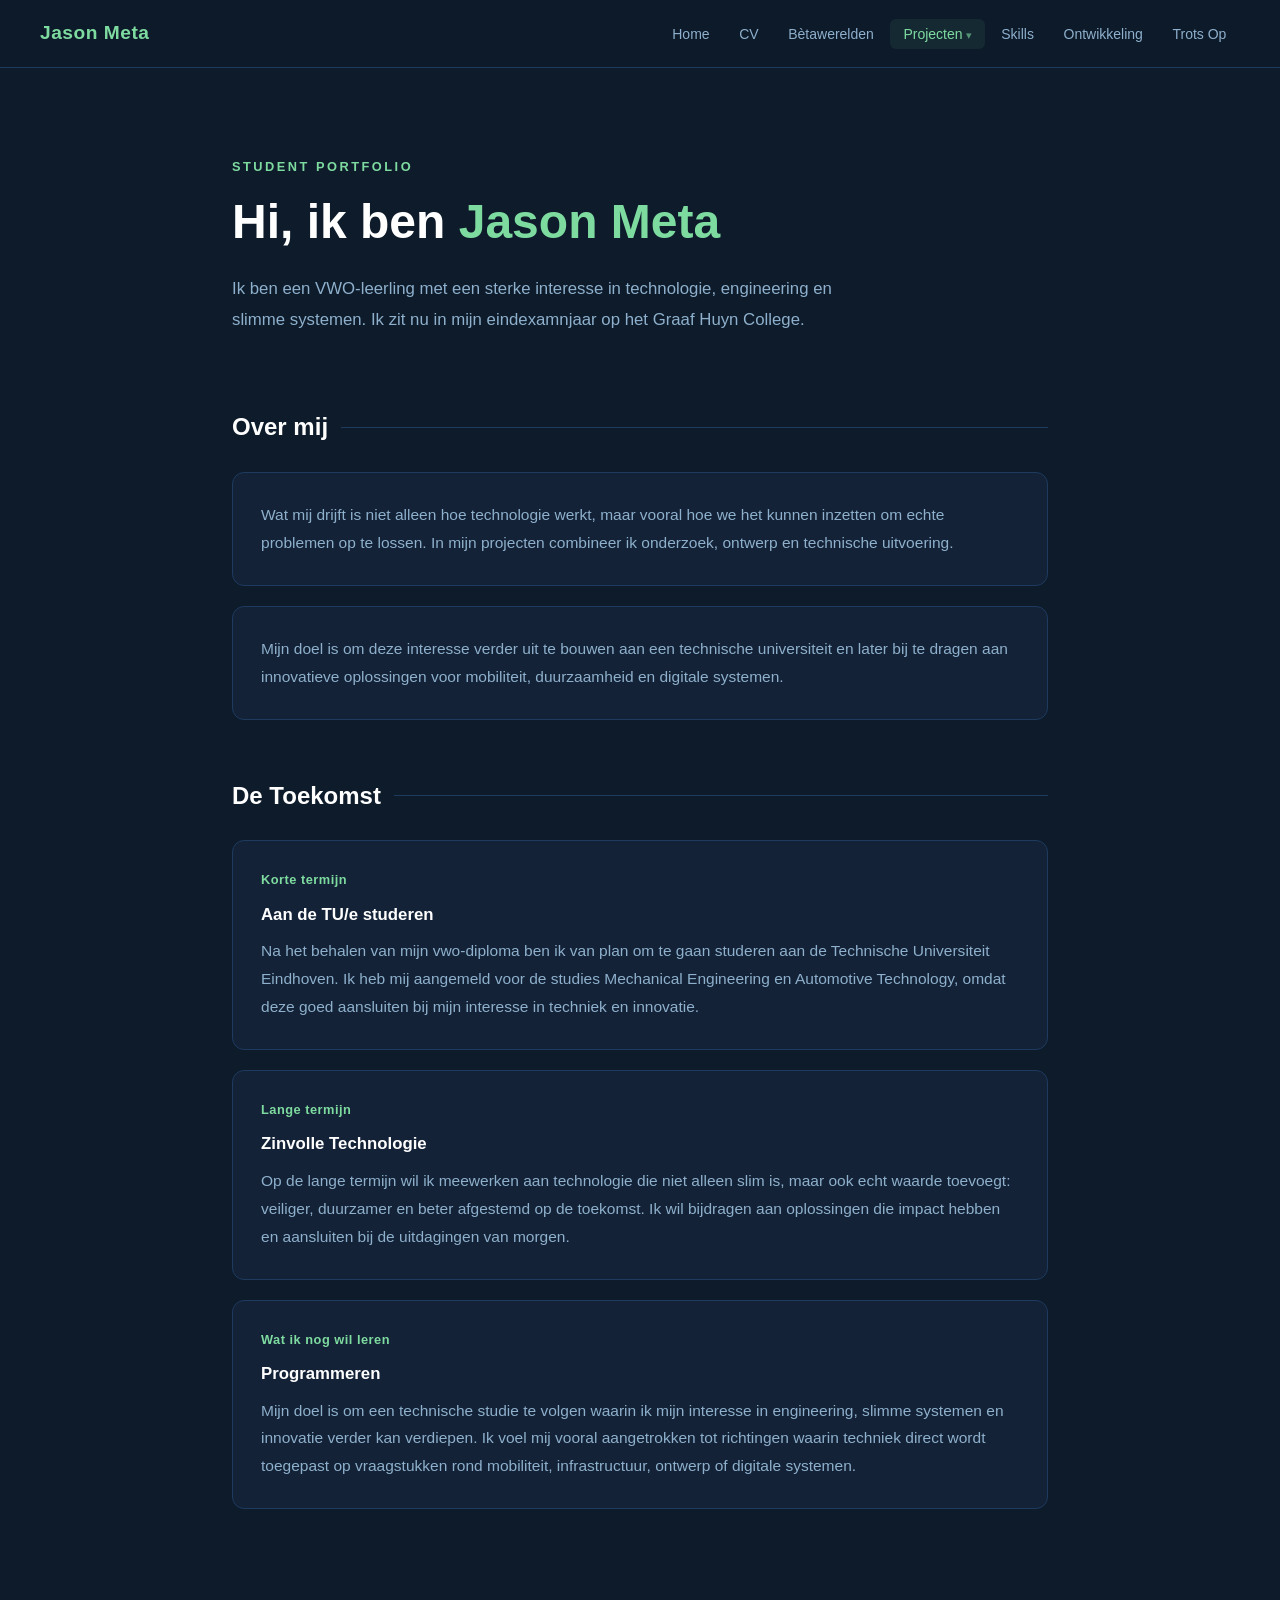
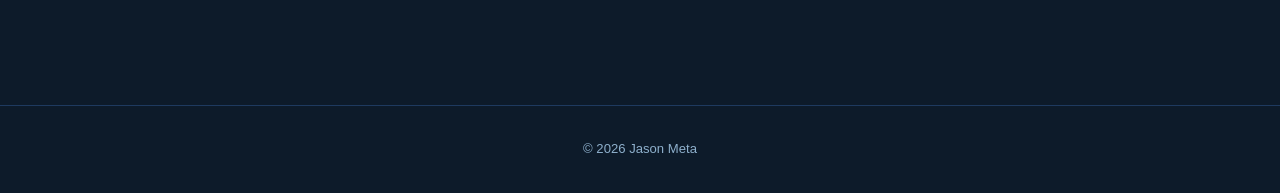
==== commit bda0275e: "Add files via upload" ====
--- a/index.html
+++ b/index.html
@@ -21,14 +21,16 @@
       <li class="nav-item">
         <a href="projects.html" class="active">Projecten</a>
         <ul class="dropdown">
-          <li><a href="project1.html">E-bike</a></li>
-          <li><a href="project2.html">Wijndomein</a></li>
-          <li><a href="project3.html">Wegen</a></li>
+          <li><a href="project1.html">Schaakset</a></li>
+          <li><a href="project2.html">E-bike</a></li>
+          <li><a href="project3.html">Wijndomein</a></li>
+          <li><a href="project4.html">Wegen</a></li>
         </ul>
       </li>
       <li><a href="skills.html">Skills</a></li>
       <li><a href="personal-development.html">Ontwikkeling</a></li>
       <li><a href="proud-of.html">Trots Op</a></li>
+    </ul>
   </nav>
 
   <main>
--- a/css/styles.css
+++ b/css/styles.css
@@ -0,0 +1,453 @@
+:root {
+  --bg-primary: #0d1b2a;
+  --bg-secondary: #1a2f4a;
+  --bg-card: #132236;
+  --accent: #7edba0;
+  --accent-dark: #5ab882;
+  --text-primary: #ffffff;
+  --text-secondary: #8eb0cc;
+  --border: #1e3a5f;
+  --nav-height: 68px;
+}
+
+* {
+  margin: 0;
+  padding: 0;
+  box-sizing: border-box;
+}
+
+body {
+  background-color: var(--bg-primary);
+  color: var(--text-primary);
+  font-family: 'Segoe UI', Tahoma, Geneva, Verdana, sans-serif;
+  line-height: 1.7;
+  min-height: 100vh;
+}
+
+/* ── NAVIGATION ── */
+nav {
+  position: fixed;
+  top: 0;
+  width: 100%;
+  height: var(--nav-height);
+  background-color: rgba(13, 27, 42, 0.96);
+  backdrop-filter: blur(10px);
+  border-bottom: 1px solid var(--border);
+  display: flex;
+  align-items: center;
+  justify-content: space-between;
+  padding: 0 2.5rem;
+  z-index: 1000;
+}
+
+.nav-logo {
+  font-size: 1.2rem;
+  font-weight: 700;
+  color: var(--accent);
+  text-decoration: none;
+  letter-spacing: 0.5px;
+  white-space: nowrap;
+}
+
+.nav-links {
+  display: flex;
+  list-style: none;
+  gap: 0.15rem;
+}
+
+.nav-links a {
+  color: var(--text-secondary);
+  text-decoration: none;
+  font-size: 0.875rem;
+  padding: 0.45rem 0.85rem;
+  border-radius: 6px;
+  transition: all 0.2s;
+  white-space: nowrap;
+}
+
+.nav-links a:hover {
+  color: var(--text-primary);
+  background-color: var(--bg-secondary);
+}
+
+.nav-links a.active {
+  color: var(--accent);
+  background-color: rgba(126, 219, 160, 0.08);
+}
+
+/* ── NAV DROPDOWN ── */
+.nav-item {
+  position: relative;
+}
+
+.nav-item .dropdown {
+  display: none;
+  position: absolute;
+  top: calc(100% + 8px);
+  right: 0;
+  min-width: 200px;
+  background-color: var(--bg-secondary);
+  border: 1px solid var(--border);
+  border-radius: 10px;
+  padding: 0.4rem;
+  list-style: none;
+  box-shadow: 0 8px 24px rgba(0, 0, 0, 0.4);
+  z-index: 100;
+}
+
+.nav-item:hover .dropdown,
+.nav-item:focus-within .dropdown {
+  display: block;
+}
+
+.nav-item .dropdown li a {
+  display: block;
+  padding: 0.55rem 1rem;
+  border-radius: 6px;
+  color: var(--text-secondary);
+  font-size: 0.875rem;
+  white-space: nowrap;
+  transition: all 0.15s;
+}
+
+.nav-item .dropdown li a:hover {
+  color: var(--text-primary);
+  background-color: var(--bg-card);
+}
+
+/* arrow indicator on the Projects nav link */
+.nav-item > a::after {
+  content: ' ▾';
+  font-size: 0.7rem;
+  opacity: 0.6;
+}
+
+/* ── LAYOUT ── */
+main {
+  padding-top: calc(var(--nav-height) + 3.5rem);
+  max-width: 880px;
+  margin: 0 auto;
+  padding-left: 2rem;
+  padding-right: 2rem;
+  padding-bottom: 6rem;
+}
+
+/* ── HERO (home page) ── */
+.hero {
+  padding: 2rem 0 1rem;
+}
+
+.hero-tag {
+  color: var(--accent);
+  font-size: 0.8rem;
+  font-weight: 600;
+  letter-spacing: 2.5px;
+  text-transform: uppercase;
+  margin-bottom: 1rem;
+}
+
+.hero h1 {
+  font-size: 3rem;
+  font-weight: 700;
+  line-height: 1.15;
+  margin-bottom: 1.5rem;
+  color: var(--text-primary);
+}
+
+.hero h1 span {
+  color: var(--accent);
+}
+
+.hero-bio {
+  font-size: 1.05rem;
+  color: var(--text-secondary);
+  max-width: 640px;
+  line-height: 1.85;
+}
+
+/* ── PAGE HEADER ── */
+.page-header {
+  padding: 1.5rem 0 0.5rem;
+}
+
+.page-header h1 {
+  font-size: 2.4rem;
+  font-weight: 700;
+  color: var(--text-primary);
+  margin-bottom: 0.6rem;
+}
+
+.page-header p {
+  color: var(--text-secondary);
+  font-size: 1rem;
+}
+
+.accent-line {
+  width: 48px;
+  height: 3px;
+  background-color: var(--accent);
+  border-radius: 2px;
+  margin: 1rem 0 2rem;
+}
+
+/* ── SECTIONS ── */
+section {
+  margin-top: 3.5rem;
+}
+
+section h2 {
+  font-size: 1.5rem;
+  font-weight: 700;
+  color: var(--text-primary);
+  margin-bottom: 1.5rem;
+  display: flex;
+  align-items: center;
+  gap: 0.8rem;
+}
+
+section h2::after {
+  content: '';
+  flex: 1;
+  height: 1px;
+  background-color: var(--border);
+}
+
+/* ── CARDS ── */
+.card {
+  background-color: var(--bg-card);
+  border: 1px solid var(--border);
+  border-radius: 12px;
+  padding: 1.75rem;
+  margin-bottom: 1.25rem;
+}
+
+.card h3 {
+  font-size: 1.05rem;
+  color: var(--text-primary);
+  margin-bottom: 0.5rem;
+}
+
+.card .card-meta {
+  font-size: 0.8rem;
+  color: var(--accent);
+  font-weight: 600;
+  margin-bottom: 0.6rem;
+  letter-spacing: 0.5px;
+}
+
+.card p {
+  color: var(--text-secondary);
+  line-height: 1.8;
+  font-size: 0.97rem;
+}
+
+/* ── SKILLS ── */
+.skills-category {
+  margin-bottom: 2.25rem;
+}
+
+.skills-category h3 {
+  font-size: 0.8rem;
+  font-weight: 600;
+  letter-spacing: 2px;
+  text-transform: uppercase;
+  color: var(--accent);
+  margin-bottom: 0.9rem;
+}
+
+.skills-grid {
+  display: flex;
+  flex-wrap: wrap;
+  gap: 0.65rem;
+}
+
+.skill-tag {
+  background-color: var(--bg-card);
+  border: 1px solid var(--border);
+  border-radius: 20px;
+  padding: 0.45rem 1rem;
+  color: var(--text-primary);
+  font-size: 0.875rem;
+  display: flex;
+  align-items: center;
+  gap: 0.5rem;
+}
+
+.skill-dot {
+  width: 7px;
+  height: 7px;
+  border-radius: 50%;
+  background-color: var(--accent);
+  flex-shrink: 0;
+}
+
+/* ── PDF VIEWER ── */
+.pdf-container {
+  background-color: var(--bg-card);
+  border: 1px solid var(--border);
+  border-radius: 12px;
+  overflow: hidden;
+  margin-bottom: 2.5rem;
+}
+
+.pdf-header {
+  padding: 1.25rem 1.75rem;
+  border-bottom: 1px solid var(--border);
+  display: flex;
+  align-items: flex-start;
+  justify-content: space-between;
+  gap: 1rem;
+}
+
+.pdf-header-text h3 {
+  font-size: 1.05rem;
+  color: var(--text-primary);
+  margin-bottom: 0.25rem;
+}
+
+.pdf-header-text p {
+  font-size: 0.875rem;
+  color: var(--text-secondary);
+}
+
+.pdf-open-btn {
+  color: var(--accent);
+  text-decoration: none;
+  font-size: 0.82rem;
+  font-weight: 600;
+  padding: 0.4rem 1rem;
+  border: 1px solid var(--accent);
+  border-radius: 6px;
+  transition: all 0.2s;
+  white-space: nowrap;
+  flex-shrink: 0;
+  margin-top: 2px;
+}
+
+.pdf-open-btn:hover {
+  background-color: var(--accent);
+  color: var(--bg-primary);
+}
+
+.pdf-embed {
+  width: 100%;
+  height: 620px;
+  border: none;
+  display: block;
+  background-color: #1a1a2e;
+}
+
+/* ── TIMELINE ── */
+.timeline {
+  position: relative;
+  padding-left: 2rem;
+}
+
+.timeline::before {
+  content: '';
+  position: absolute;
+  left: 0;
+  top: 6px;
+  bottom: 0;
+  width: 2px;
+  background: linear-gradient(to bottom, var(--accent), transparent);
+  border-radius: 2px;
+}
+
+.timeline-item {
+  position: relative;
+  margin-bottom: 2.25rem;
+}
+
+.timeline-item::before {
+  content: '';
+  position: absolute;
+  left: -2.42rem;
+  top: 5px;
+  width: 11px;
+  height: 11px;
+  border-radius: 50%;
+  background-color: var(--accent);
+  border: 2px solid var(--bg-primary);
+}
+
+.timeline-date {
+  font-size: 0.78rem;
+  color: var(--accent);
+  font-weight: 600;
+  letter-spacing: 0.5px;
+  margin-bottom: 0.3rem;
+}
+
+.timeline-item h3 {
+  font-size: 1rem;
+  color: var(--text-primary);
+  margin-bottom: 0.4rem;
+}
+
+.timeline-item p {
+  color: var(--text-secondary);
+  font-size: 0.95rem;
+  line-height: 1.75;
+}
+
+/* ── FOOTER ── */
+footer {
+  text-align: center;
+  padding: 2rem;
+  color: var(--text-secondary);
+  font-size: 0.82rem;
+  border-top: 1px solid var(--border);
+  margin-top: 5rem;
+}
+
+/* ── HAMBURGER (mobile) ── */
+.hamburger {
+  display: none;
+  flex-direction: column;
+  gap: 5px;
+  cursor: pointer;
+  padding: 6px;
+  background: none;
+  border: none;
+}
+
+.hamburger span {
+  width: 22px;
+  height: 2px;
+  background-color: var(--text-primary);
+  border-radius: 2px;
+  transition: all 0.3s;
+  display: block;
+}
+
+/* ── RESPONSIVE ── */
+@media (max-width: 720px) {
+  nav { padding: 0 1.5rem; }
+
+  .hamburger { display: flex; }
+
+  .nav-links {
+    display: none;
+    position: absolute;
+    top: var(--nav-height);
+    left: 0;
+    right: 0;
+    background-color: var(--bg-primary);
+    border-bottom: 1px solid var(--border);
+    flex-direction: column;
+    padding: 0.75rem 1.5rem 1.25rem;
+    gap: 0.1rem;
+  }
+
+  .nav-links.open { display: flex; }
+
+  .nav-links a { padding: 0.6rem 0.5rem; }
+
+  .hero h1 { font-size: 2.2rem; }
+  .page-header h1 { font-size: 2rem; }
+
+  .pdf-embed { height: 420px; }
+
+  .pdf-header { flex-direction: column; align-items: flex-start; }
+}
